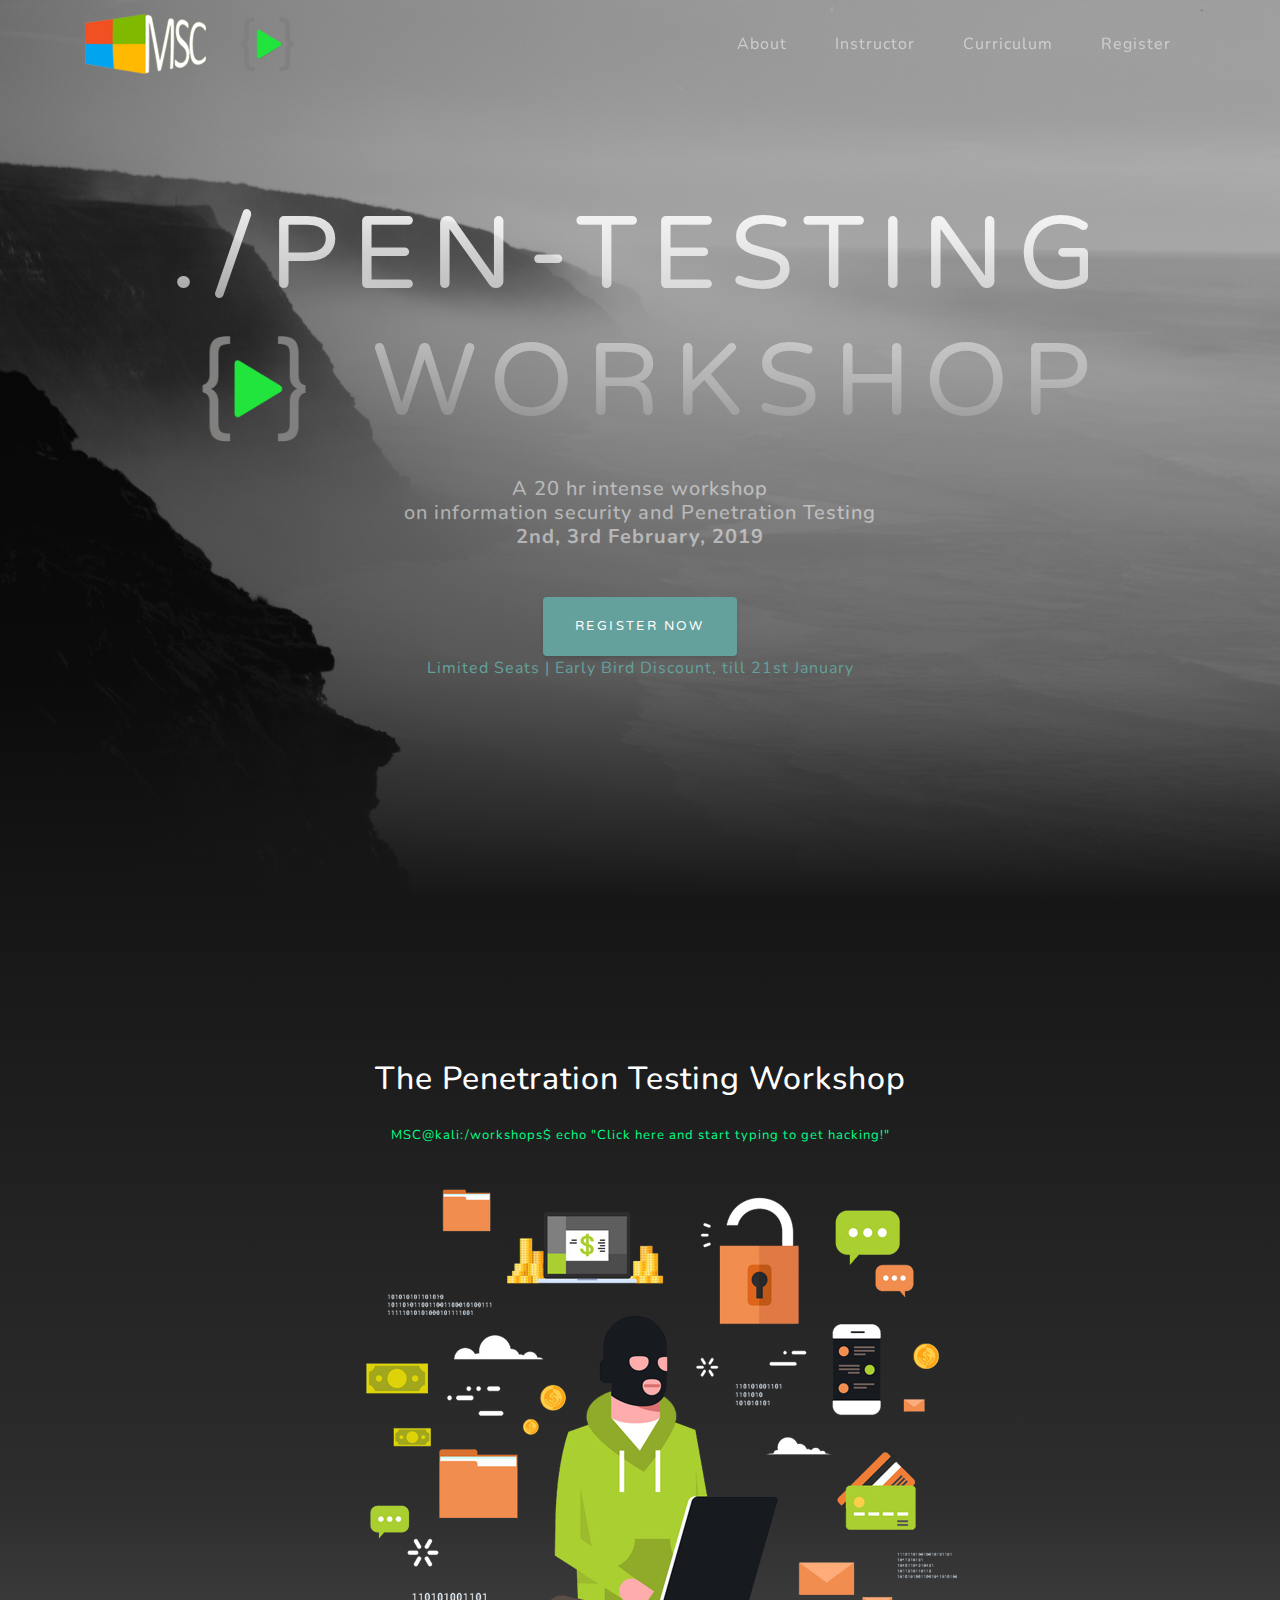
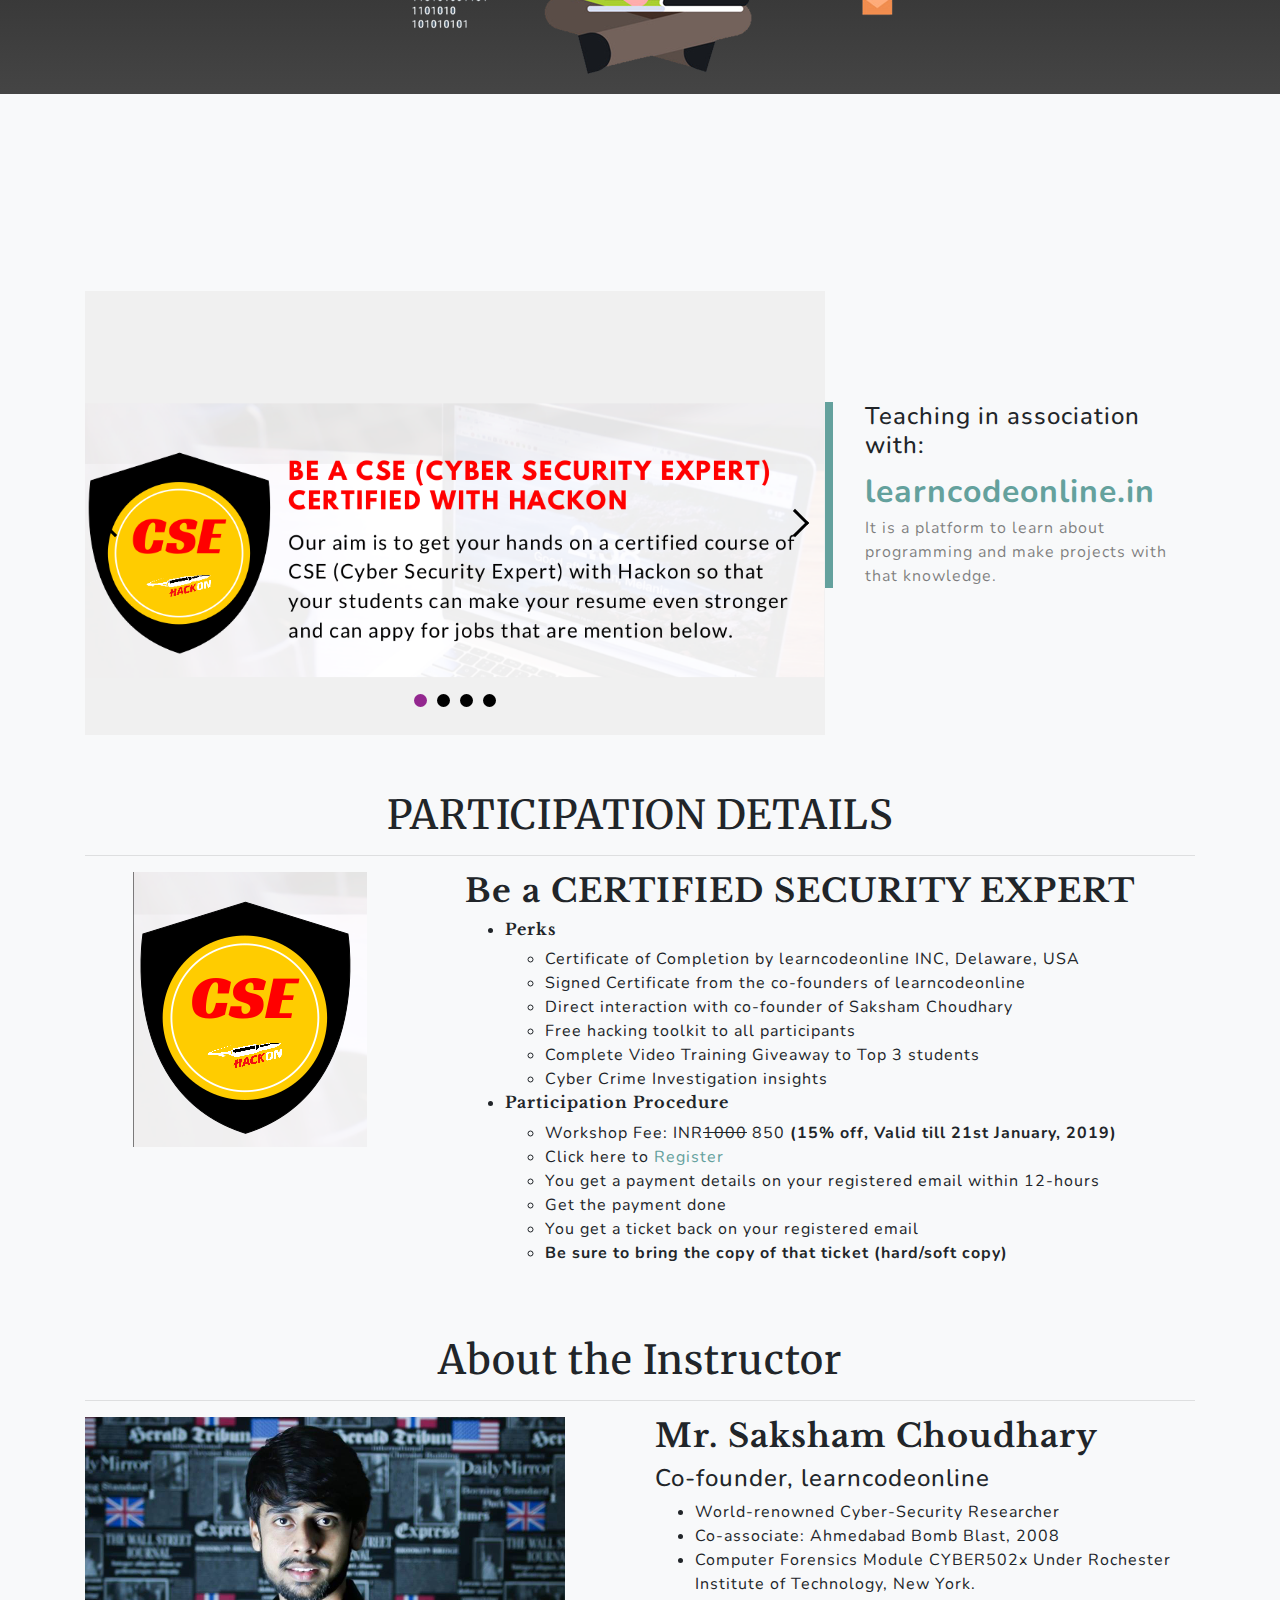
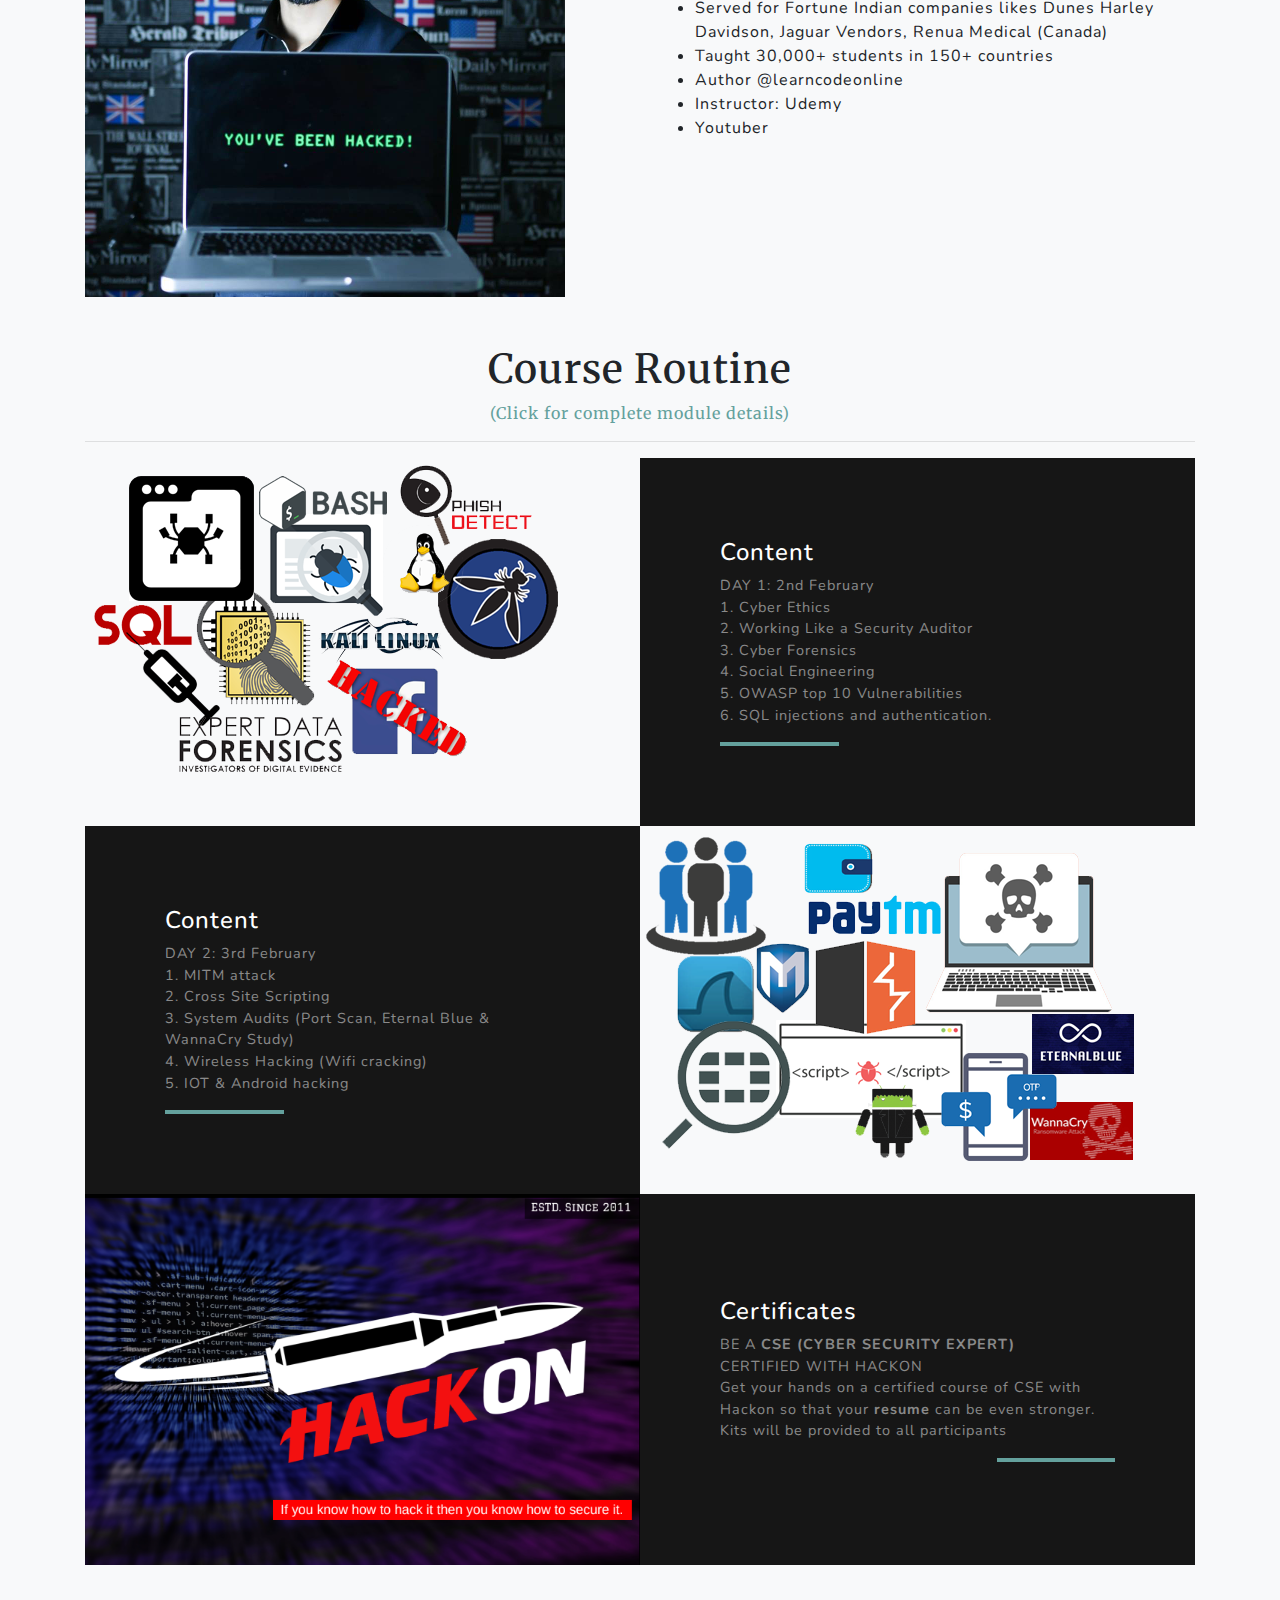
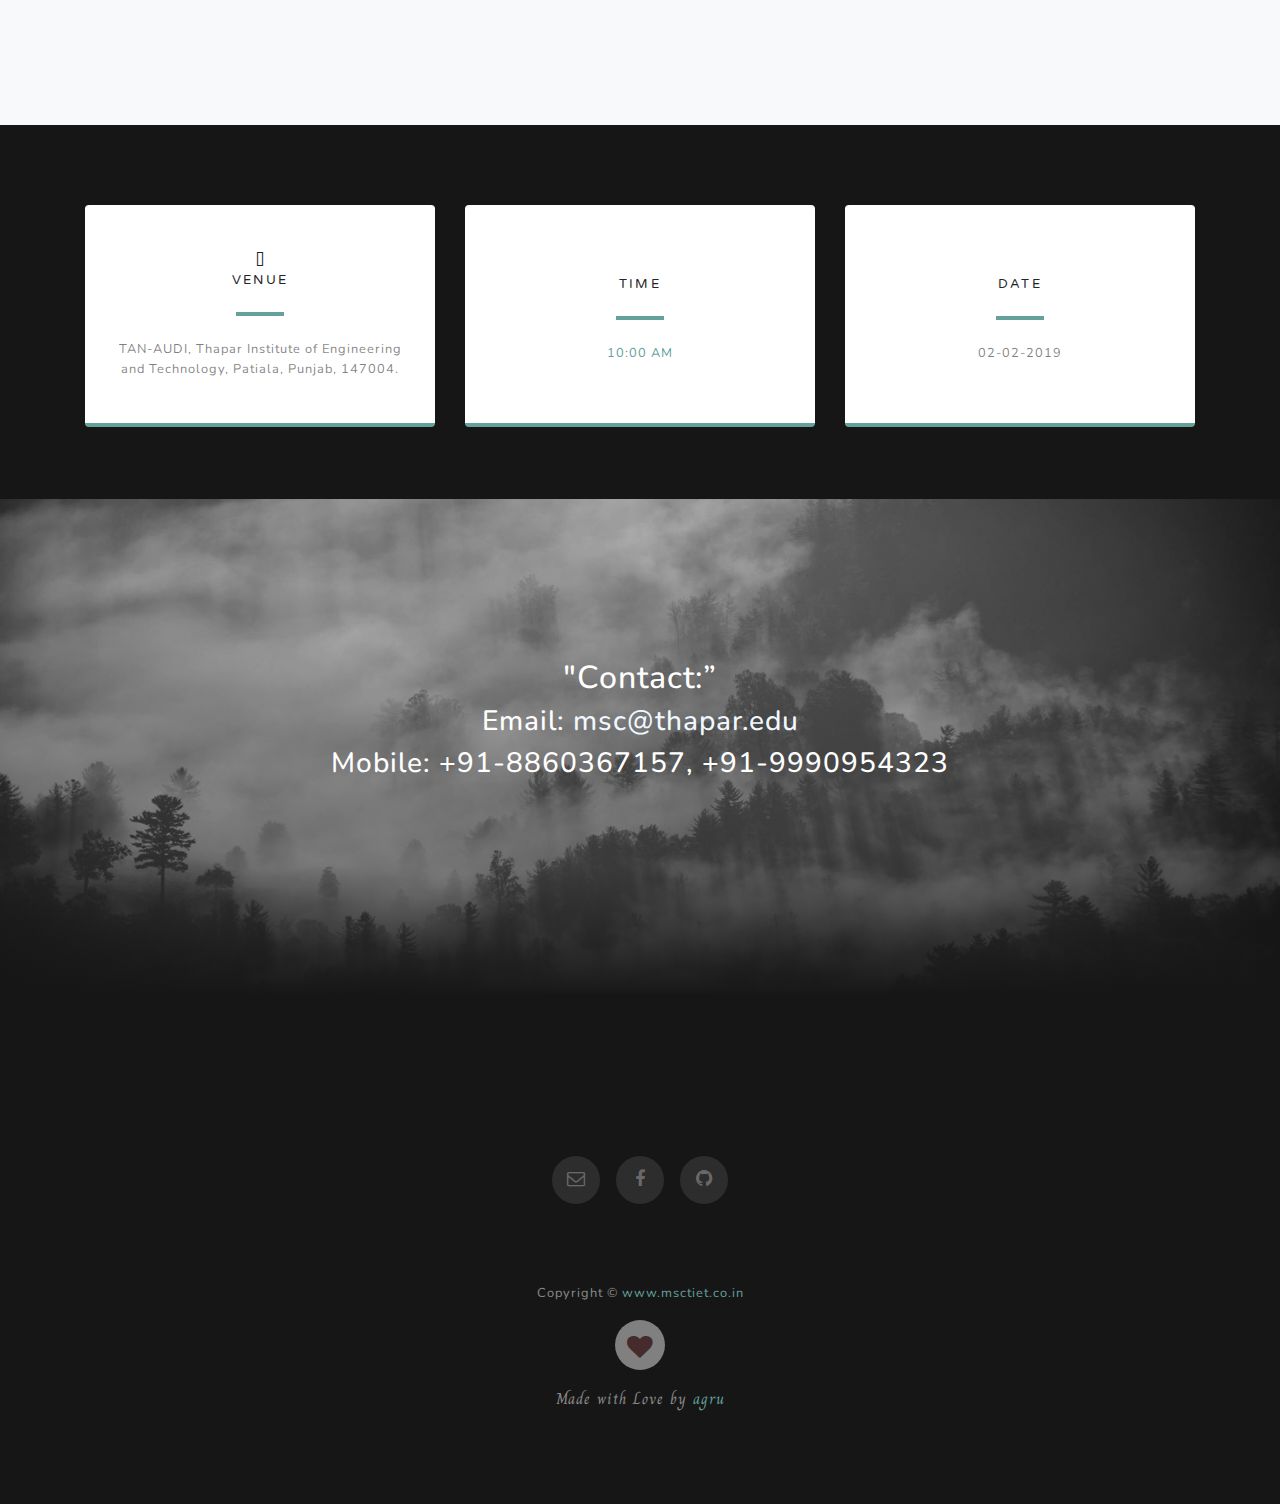
==== index.html @ fac2c56e "transfer repo" ====
<!DOCTYPE html>
<html lang="en">

  <head>

    <meta charset="utf-8">
    <meta name="viewport" content="width=device-width, initial-scale=1, shrink-to-fit=no">
    <meta name="description" content="">
    <meta name="author" content="">

    <title>HackOn: A Workshop on Penetration Testing and Information Security.</title>

    <!-- Bootstrap core CSS -->
    <link href="vendor/bootstrap/css/bootstrap.min.css" rel="stylesheet">
    
    <!-- Custom fonts for this template -->
    <link href="css/all.min.css" rel="stylesheet">
    <link href="css/carousal.css" rel="stylesheet">
    
    <link href="https://fonts.googleapis.com/css?family=Varela+Round" rel="stylesheet">
    <link href="https://fonts.googleapis.com/css?family=Nunito:200,200i,300,300i,400,400i,600,600i,700,700i,800,800i,900,900i" rel="stylesheet">
    <link href="https://fonts.googleapis.com/css?family=Charm" rel="stylesheet"> 
    <!-- Custom styles for this template -->
    <link href="css/grayscale.min.css" rel="stylesheet">
    <link href="css/terminal.css" rel="stylesheet">
    <link href="css/love.css" rel="stylesheet">
    <link rel="stylesheet" href="https://cdnjs.cloudflare.com/ajax/libs/font-awesome/4.7.0/css/font-awesome.min.css">
    <link href="https://fonts.googleapis.com/css?family=Libre+Baskerville|Merriweather" rel="stylesheet">
  </head>

  <body id="page-top">

    <!-- Navigation -->
    <nav class="navbar navbar-expand-lg navbar-light fixed-top" id="mainNav">
      <div class="container">
        <a class="navbar-brand js-scroll-trigger" href="www.msctiet.co.in"><img src="img/msc-logo.png" class="img-fluid" alt=""></a>
        &nbsp;<a href="https://learncodeonline.in"><img src="img/lco_logo.png"  style="width:5em;" class="img-fluid" alt=""></a>
        <button class="navbar-toggler navbar-toggler-right" type="button" data-toggle="collapse" data-target="#navbarResponsive" aria-controls="navbarResponsive" aria-expanded="false" aria-label="Toggle navigation">
          Menu
          <i class="fas fa-bars"></i>
        </button>
        <div class="collapse navbar-collapse" id="navbarResponsive">
          <ul class="navbar-nav ml-auto">
            <li class="nav-item">
              <a class="nav-link js-scroll-trigger" href="#about">About</a>
            </li>
            <li class="nav-item">
                <a class="nav-link js-scroll-trigger" href="#Instructor">Instructor</a>
              </li>
            <li class="nav-item">
              <a class="nav-link js-scroll-trigger" href="#projects">Curriculum</a>
            </li>
            <li class="nav-item">
              <a class="nav-link js-scroll-trigger" href="#register">Register</a>
            </li>
          </ul>
        </div>
      </div>
    </nav>

    <!-- Header -->
    <header class="masthead">
      <div class="container d-flex h-100 align-items-center">
        <div class="mx-auto text-center">
          <h1 class="mx-auto my-0 text-uppercase">./Pen-Testing<br> <img src="img/lco_logo.png"  style="width:1.5em;" class="img-fluid" alt=""> Workshop </h1>          
          <h2 class="text-white-50 mx-auto mt-2 mb-5">A 20 hr intense workshop <br>on information security and Penetration Testing  <br>
          <strong>2nd, 3rd February, 2019</strong></h2>
          <a href="https://www.msctiet.co.in/register" class="btn btn-primary js-scroll-trigger">Register Now</a>
          <p><a href="https://www.msctiet.co.in/register">Limited Seats | Early Bird Discount, till 21st January</a></p>
        </div>
      </div>
    </header>

    <!-- About Section -->
    <!-- <div class="container row">
      <div class="col-lg-6 col-sm-12 col-md-6"> -->
          <section id="#" class="about-section text-center">
              <div class="container">
                <div class="row">
                  <div class="col-lg-8 mx-auto">
                    <h2 class="text-white mb-4">The Penetration Testing Workshop</h2>
                    
                    <span id=terminal>MSC@kali:/workshops$ echo "Click here and start typing to get hacking!"<break>
                      </span><div id=caret></div>
                      
                      
                      
                    <!-- <p class="text-white-50">Grayscale is a free Bootstrap theme created by Start Bootstrap. It can be yours right now, simply download the template on
                      <a href="http://startbootstrap.com/template-overviews/grayscale/">the preview page</a>. The theme is open source, and you can use it for any purpose, personal or commercial.</p> -->
                  </div>
                </div>
                <img src="img/ipad.png" class="img-fluid" alt="">
              </div>
            </section>
      <!-- </div>
    </div> -->

    <!-- Projects Section -->
    <div class="container" id="about">
      
    </div>
    <section class="projects-section bg-light">
      <div class="container">

        <!-- Featured Project Row -->
        <div class="row align-items-center no-gutters mb-4 mb-lg-5">
          <div class="col-xl-8 col-lg-7">
            <!-- <img class="img-fluid mb-3 mb-lg-0" src="img/sponsor-hitesh.png" alt=""> -->
            <div class="wrapperp">
  
              <div class="carousel">
                <div class="inner">
                  <div class="slide active">
                    <!-- <h1>1</h1> -->
                  </div>
                  <div class="slide">
                    <!-- <h1>2</h1> -->
                  </div>
                  <div class="slide">
                    <!-- <h1>3</h1> -->
                  </div>
                  <div class="slide">
                    <!-- <h1>3</h1> -->
                  </div>
                </div>
                <div class="arrow arrow-left"></div>
                <div class="arrow arrow-right"></div>
              </div>
            
            </div>
          </div>
          <div class="col-xl-4 col-lg-5">
            <div class="featured-text text-center text-lg-left">
              <h4>Teaching in association with:</h4>
              <p style="font-size: 2em" class="text-black-10 mb-0"><a href="https://learncodeonline.in/"><strong>learncodeonline.in</strong></a></p>
              <p class="text-black-50 mb-0"> It is a platform to learn about programming
                  and make projects with that knowledge.</p>
            </div>
          </div>
        </div>

        <div class="wrapperp" id="register">
          <h1 style="text-align: center; font-family: 'Merriweather', serif;">PARTICIPATION DETAILS</h1>
          <hr>
          <div class="row">
            <div class="col-lg-4 col-sm-12">
              <img style="padding-left: 3em;" src="img/cse.png"/>
            </div>
            <div class="col-lg-8 col-sm-12">
                <!-- <img class="img-responsive" src="img/profile.jpg"/> -->
                <h2 style="font-family: 'Libre Baskerville', serif;"><strong>Be a CERTIFIED SECURITY EXPERT</strong></h2>
                <ul>
                  <li><h6 style="font-family: 'Libre Baskerville', serif;"><strong>Perks</strong></h6>
                    </li>
                    <ul>
                  <li>Certificate of Completion by learncodeonline INC, Delaware, USA</li>
                  <li>Signed Certificate from the co-founders of learncodeonline</li>
                  <li>Direct interaction with co-founder of Saksham Choudhary</li>
                  <li>Free hacking toolkit to all participants</li>
                  <Li>Complete Video Training Giveaway to Top 3 students</Li>
                  <li>Cyber Crime Investigation insights</li>
                </ul>
                <li><h6 style="font-family: 'Libre Baskerville', serif;"><strong>Participation Procedure</strong></h6></li>
                  <ul>
                      <li>Workshop Fee: INR<strike>1000</strike> 850 <strong>(15% off, Valid till 21st January, 2019)</strong></li>
                      <li>Click here to <a href="https://www.msctiet.co.in/register">Register</a></li>
                      <li>You get a payment details on your registered email within 12-hours</li>
                      <li>Get the payment done</li>
                      <Li>You get a ticket back on your registered email</Li>
                      <li><strong>Be sure to bring the copy of that ticket (hard/soft copy)</strong></li>
                    </ul>
                </ul>
                
              </div>
          </div>
        
        
        </div>

<!-- carousal -->
<div class="wrapperp" id="Instructor">
  <h1 style="text-align: center; font-family: 'Merriweather', serif;">About the Instructor</h1>
  <hr>
  <div class="row">
    <div class="col-lg-6 col-sm-12">
      <img style="height:30em; width:auto" src="img/profile.jpg"/>
    </div>
    <div class="col-lg-6 col-sm-12">
        <!-- <img class="img-responsive" src="img/profile.jpg"/> -->
        <h2 style="font-family: 'Libre Baskerville', serif;"><strong>Mr. Saksham Choudhary</strong></h2>
        <h4>Co-founder, learncodeonline</h4>
        <ul>
          <li>World-renowned Cyber-Security Researcher</li>
          <li>Co-associate: Ahmedabad Bomb Blast, 2008</li>
          <li>Computer Forensics Module CYBER502x Under Rochester Institute of Technology, New York. </li>
          <li>Served for Fortune Indian companies likes Dunes Harley Davidson, Jaguar Vendors, Renua Medical (Canada) </li>
          <li>Taught 30,000+ students in 150+ countries</li>
          <li>Author @learncodeonline</li>
          <li>Instructor: Udemy</li>
          <li>Youtuber</li>
        </ul>
      </div>
  </div>


</div>
<br><br>



<h1 style="text-align: center; font-family: 'Merriweather', serif;" id="projects">Course Routine</h1>
<p style="text-align: center; font-family: 'Merriweather', serif;"><a target="__blank" href="https://drive.google.com/file/d/1p6yzIG5L_DOPX5wvMInLi9dS3QV8eHlj/view?usp=sharing">(Click for complete module details)</a></p>
<hr>
        <!-- Project One Row -->
        <div class="row justify-content-center no-gutters mb-5 mb-lg-0">
          <div class="col-lg-6">
            <img class="img-fluid" src="img/day-1.png" alt="">
          </div>
          <div class="col-lg-6">
            <div class="bg-black text-center h-100 project">
              <div class="d-flex h-100">
                <div class="project-text w-100 my-auto text-center text-lg-left">
                  <h4 class="text-white">Content</h4>
                  <p class="mb-0 text-white-50">DAY 1: 2nd February<br>1. Cyber Ethics<br>2. Working Like a Security Auditor<br>3. Cyber Forensics<br>4. Social Engineering<br>5. OWASP top 10 Vulnerabilities<br>6. SQL injections and authentication.</p>
                  <hr class="d-none d-lg-block mb-0 ml-0">
                </div>
              </div>
            </div>
          </div>
        </div>

        <!-- Project One.5 Row -->
        <div class="row justify-content-center no-gutters mb-5 mb-lg-0">
          <div class="col-lg-6">
            <img class="img-fluid" src="img/day-2.png" alt="">
          </div>
          <div class="col-lg-6 order-lg-first">
            <div class="bg-black text-center h-100 project">
              <div class="d-flex h-100">
                <div class="project-text w-100 my-auto text-center text-lg-left">
                  <h4 class="text-white">Content</h4>
                  <p class="mb-0 text-white-50">DAY 2: 3rd February<br>1. MITM attack<br>2. Cross Site Scripting<br>3. System Audits (Port Scan, Eternal Blue & WannaCry Study)<br>4. Wireless Hacking (Wifi cracking)<br>5. IOT & Android hacking</p>
                  <hr class="d-none d-lg-block mb-0 ml-0">
                </div>
              </div>
            </div>
          </div>
        </div>


        

        <!-- Project Two Row -->
        <div class="row justify-content-center no-gutters">
          <div class="col-lg-6">
            <img class="img-fluid" src="img/hack-on.png" alt="">
          </div>
          <div class="col-lg-6 ">
            <div class="bg-black text-center h-100 project">
              <div class="d-flex h-100">
                <div class="project-text w-100 my-auto text-center text-lg-left">
                  <h4 class="text-white">Certificates</h4>
                  <p class="mb-0 text-white-50">BE A <strong>CSE (CYBER SECURITY EXPERT)</strong><br>CERTIFIED WITH HACKON<br>Get your hands on a certified course of
                    CSE with Hackon so that your <b>resume</b> can be even stronger.<br>Kits will be provided to all participants</p>
                  <hr class="d-none d-lg-block mb-0 mr-0">
                </div> 
              </div>
            </div>
          </div>
        </div>

      </div>
    </section>





<!-- asddd Section -->
<section class="contact-section bg-black">
    <div class="container">

      <div class="row">

        <div class="col-md-4 mb-3 mb-md-0">
          <div class="card py-4 h-100">
            <div class="card-body text-center">
              <i class="fa fa-map-marked-alt "></i>
              <h4 class="text-uppercase m-0">Venue</h4>
              <hr class="my-4">
              <div class="small text-black-50">TAN-AUDI, Thapar Institute of Engineering and Technology, Patiala, Punjab, 147004.</div>
            </div>
          </div>
        </div>

        <div class="col-md-4 mb-3 mb-md-0">
          <div class="card py-4 h-100">
            <div class="card-body text-center">
              <i class="fas fa-clock-o text-primary mb-2"></i>
              <!-- <i class="fas fa-envelope text-primary mb-2"></i> -->
              <h4 class="text-uppercase m-0">Time</h4>
              <hr class="my-4">
              <div class="small text-black-50">
                <a href="#">10:00 AM</a>
              </div>
            </div>
          </div>
        </div>

        <div class="col-md-4 mb-3 mb-md-0">
          <div class="card py-4 h-100">
            <div class="card-body text-center">
              <i class="fas fa-calendar text-primary mb-2"></i>
              <h4 class="text-uppercase m-0">Date</h4>
              <hr class="my-4">
              <div class="small text-black-50">02-02-2019</div>
            </div>
          </div>
        </div>
      </div>
<br><br><br>
      

    </div>
  </section>




    <!-- Signup Section -->
    <section id="signup" class="signup-section">
      <div class="container">
        <div class="row">
          <div class="col-md-10 col-lg-8 mx-auto text-center">

            <!-- <i class="far fa-paper-plane fa-2x mb-2 text-white"></i> -->
            <h2 class="text-white mb-6">"Contact:” </h2>
            <h3 class="text-white mb-6">Email:&nbsp;<a href="mailto:msc@thapar.edu" style="color: aliceblue">msc@thapar.edu</a></h3>
            <h3 class="text-white mb-6">Mobile: +91-8860367157, +91-9990954323</h3>
            <form class="form-inline d-flex">
              <!-- <input type="email" class="form-control flex-fill mr-0 mr-sm-2 mb-3 mb-sm-0" id="inputEmail" placeholder="Enter email address..."> --> 
              <!-- <button type="submit" class="btn btn-primary mx-auto">Register</button> -->

            </form>
            

<!-- rregister form -->
<br><br>
        
    
  
  
  

<!-- register form close -->




          </div>
        </div>
      </div>
    </section>

    <!-- Contact Section -->
    <section class="contact-section bg-black">
      <div class="container">
           <div class="social d-flex justify-content-center">
          <a href="mailto:someone@example.com" class="mx-2">
            <i class="fa fa-envelope-o" style="font-size:18px"></i>
          </a>
          <a href="https://www.facebook.com/msctiet/" class="mx-2">
            <i class="fa fa-facebook-f" style="font-size:18px"></i></i>
          </a>
          <a href="https://github.com/Microsoft-Student-Chapter" class="mx-2">
            <i class="fa fa-github" style="font-size:19px"></i>
          </a>
        </div>

      </div>
    </section>

    <!-- Footer -->
    <footer class="bg-black small text-center text-white-50">
      <div class="container">
        Copyright &copy; <a href="https://www.msctiet.co.in/">www.msctiet.co.in</a><br>
          
        <p class="love"><div id="love1">
            <i class="fa fa-heart fa-2x"></i></div><br><h6><div id="love-font">Made with Love by <a href="https://github.com/piyushagru">agru</div><h6>
      </div> </p>
     
        
    </footer>

    <!-- Bootstrap core JavaScript -->
    <script src="js/jquery.min.js"></script>
    <script src="js/carousal.js"></script>
    <!-- <script src="js/register-form.js"></script> -->
    <script src="vendor/bootstrap/js/bootstrap.bundle.min.js"></script>
    <!-- <link rel="stylesheet" href="https://maxcdn.bootstrapcdn.com/bootstrap/3.3.7/css/bootstrap.min.css">
  <script src="https://ajax.googleapis.com/ajax/libs/jquery/3.3.1/jquery.min.js"></script>
  <script src="https://maxcdn.bootstrapcdn.com/bootstrap/3.3.7/js/bootstrap.min.js"></script> -->

    <!-- Plugin JavaScript -->
    <script src="js/jquery.easing.min.js"></script>

    <!-- Custom scripts for this template -->
    <script src="js/grayscale.min.js"></script>
    <script src="js/terminal.js"></script>
    <script src="js/love.js"></script>

  </body>

</html>
---- css/carousal.css ----
.wrapperp{
  width:100%;
  position:relative;
  margin:5% auto 0;
}

/**
 * Padding is set relative to the width
 * of the element, so here padding-top:60% is
 * a percentage of the width. This allows us 
 * to set the height as a ratio of the width
 *
 */
.carousel{
	width: 100%;
	position: relative;
	padding-top: 60%;
	overflow: hidden;
}

.inner{
	width: 100%;
	height: 100%;
	position: absolute;
	top:0;
	left: 0;
}

/**
 * ==========================
 * Animation styles
 * 
 * Notes:
 * 1. We use z-index to position active slides in-front 
 * of non-active slides
 * 2. We set right:0 and left:0 on .slide to provide us with
 * a default positioning on both sides of the slide. This allows 
 * us to trigger JS and CSS3 animations easily
 *
 */
.slide{
	width: 100%;
	height: 100%;
	position: absolute;
	top:0;
	right:0;
	left:0;
	z-index: 1;
	opacity: 0;
}

.slide.active,
.slide.left,
.slide.right{
	z-index: 2;
	opacity: 1;
}

/**
 * ==========================
 * JS animation styles
 * 
 * We use jQuery.animate to control the sliding animations
 * when CSS3 animations are not available. In order for
 * the next slide to slide in from the right, we need
 * to change the left:0 property of the slide to left:auto
 *
 */

.js-reset-left{left:auto}

/**
 * ==========================
 * CSS animation styles
 * 
 * .slide.left and .slide.right set-up
 * the to-be-animated slide so that it can slide
 * into view. For example, a slide that is about 
 * to slide in from the right will:
 * 1. Be positioned to the right of the viewport (right:-100%)
 * 2. Slide in when the style is superseded with a more specific style (right:0%)
 *
 */
.slide.left{
	left:-100%;
	right:0;
}

.slide.right{
	right:-100%;
	left: auto;
}

.transition .slide.left{left:0%}
.transition .slide.right{right:0%}

/**
 * The following classes slide the previously active
 * slide out of view before positioning behind the 
 * currently active slide
 *
 */
.transition .slide.shift-right{right: 100%;left:auto}
.transition .slide.shift-left{left: 100%;right:auto}

/**
 * This sets the CSS properties that will animate. We set the
 * transition-duration property dynamically via JS.
 * We use the browser's default transition-timing-function
 * for simplicity's sake
 * 
 * It is important to note that we are using CodePen's inbuilt
 * CSS3 property prefixer. For your own projects, you will need
 * to prefix the transition and transform properties here to ensure
 * reliable support across browsers
 *
 */
.transition .slide{
	transition-property: right, left, margin;
}

/**
 * ==========================
 * Indicators
 *
 */
.indicators{
  width:100%;
  position: absolute;
  bottom:0;
  z-index: 4;
  padding:0;
  text-align: center;
}

.indicators li{
	width: 13px;
	height: 13px;
	display: inline-block;
	margin: 5px;
	background: #000;
	list-style-type: none;
	border-radius: 50%;
  cursor:pointer;
  transition:background 0.3s ease-out;
}

.indicators li.active{background:#93278f}

.indicators li:hover{background-color:#2b2b2b}

/**
 * ==========================
 * Arrows 
 *
 */
.arrow{
  width: 20px;
  height: 20px;
  position:absolute;
  top:50%;
  z-index:5;
  border-top:3px solid #000;
  border-right:3px solid #000;
  cursor:pointer;
  transition:border-color 0.3s ease-out;
}

.arrow:hover{border-color:#93278f}

.arrow-left{
  left:20px;
  transform:rotate(225deg);
}

.arrow-right{
  right:20px;
  transform:rotate(45deg);
}

/**
 * ==========================
 * For demo purposes only
 * 
 * Please note that the styles below are used
 * for the purposes of this demo only. There is no need
 * to use these in any of your own projects
 *
 */
.slide{
	text-align:center;
  padding-top:0%;
  background-size:cover;
}

/* h1{
	width:100px;
  height:100px;
  background-color:rgba(146, 45, 141,0.7);
	margin:auto;
  line-height:100px;
	color:#fff;
	font-size:2.4em;
  border-radius:50%;
} */

.slide:nth-child(1){
	background-image:url("img/c-1.png");
 }

.slide:nth-child(2){
	background-image:url("img/c-2.png");
}

.slide:nth-child(3){
	background-image:url("img/sponsor-hitesh-old.png");
 }

 .slide:nth-child(4){
	background-image:url("img/c-3.png");
 }
---- css/grayscale.min.css ----
/*!
 * Start Bootstrap - Grayscale v5.0.3 (https://startbootstrap.com/template-overviews/grayscale)
 * Copyright 2013-2018 Start Bootstrap
 * Licensed under MIT (https://github.com/BlackrockDigital/startbootstrap-grayscale/blob/master/LICENSE)
 */#mainNav{min-height:56px;background-color:#16161}#mainNav .navbar-toggler{font-size:80%;padding:.75rem;color:#64a19d;border:1px solid #64a19d}#mainNav .navbar-toggler:focus{outline:0}#mainNav .navbar-brand{color:#161616;font-weight:700;padding:.9rem 0}#mainNav .navbar-nav .nav-item:hover{color:fade(#16161,80%);outline:0;background-color:transparent}#mainNav .navbar-nav .nav-item:active,#mainNav .navbar-nav .nav-item:focus{outline:0;background-color:transparent}@media (min-width:992px){#mainNav{padding-top:0;padding-bottom:0;border-bottom:none;background-color:transparent;-webkit-transition:background-color .3s ease-in-out;transition:background-color .3s ease-in-out}#mainNav .navbar-brand{padding:.5rem 0;color:rgba(255,255,255,.5)}#mainNav .nav-link{-webkit-transition:none;transition:none;padding:2rem 1.5rem;color:rgba(255,255,255,.5)}#mainNav .nav-link:hover{color:rgba(255,255,255,.75)}#mainNav .nav-link:active{color:#16161}#mainNav.navbar-shrink{background-color:#16161}#mainNav.navbar-shrink .navbar-brand{color:#161616}#mainNav.navbar-shrink .nav-link{color:#161616;padding:1.5rem 1.5rem 1.25rem;border-bottom:.25rem solid transparent}#mainNav.navbar-shrink .nav-link:hover{color:#64a19d}#mainNav.navbar-shrink .nav-link:active{color:#467370}#mainNav.navbar-shrink .nav-link.active{color:#64a19d;outline:0;border-bottom:.25rem solid #64a19d}}.masthead{position:relative;width:100%;height:auto;min-height:35rem;padding:15rem 0;background:-webkit-gradient(linear,left top,left bottom,from(rgba(22,22,22,.1)),color-stop(75%,rgba(22,22,22,.5)),to(#161616)),url(../img/bg-masthead.jpg);background:linear-gradient(to bottom,rgba(22,22,22,.1) 0,rgba(22,22,22,.5) 75%,#161616 100%),url(../img/bg-masthead.jpg);background-position:center;background-repeat:no-repeat;background-attachment:scroll;background-size:cover}.masthead h1{font-family:'Varela Round';font-size:2.5rem;line-height:2.5rem;letter-spacing:.8rem;background:-webkit-linear-gradient(rgba(255,255,255,.9),rgba(255,255,255,0));-webkit-text-fill-color:transparent;-webkit-background-clip:text}.masthead h2{max-width:20rem;font-size:1rem}@media (min-width:768px){.masthead h1{font-size:4rem;line-height:4rem}}@media (min-width:992px){.masthead{height:100vh;padding:0}.masthead h1{font-size:6.5rem;line-height:6.5rem;letter-spacing:.8rem}.masthead h2{max-width:30rem;font-size:1.25rem}}.btn{-webkit-box-shadow:0 .1875rem .1875rem 0 rgba(0,0,0,.1)!important;box-shadow:0 .1875rem .1875rem 0 rgba(0,0,0,.1)!important;padding:1.25rem 2rem;font-family:'Varela Round';font-size:80%;text-transform:uppercase;letter-spacing:.15rem;border:0}.btn-primary{background-color:#64a19d}.btn-primary:hover{background-color:#4f837f}.btn-primary:focus{background-color:#4f837f;color:#fff}.btn-primary:active{background-color:#467370!important}.about-section{padding-top:10rem;background:-webkit-gradient(linear,left top,left bottom,from(#161616),color-stop(75%,rgba(22,22,22,.9)),to(rgba(22,22,22,.8)));background:linear-gradient(to bottom,#161616 0,rgba(22,22,22,.9) 75%,rgba(22,22,22,.8) 100%)}.about-section p{margin-bottom:5rem}.projects-section{padding:10rem 0}.projects-section .featured-text{padding:2rem}@media (min-width:992px){.projects-section .featured-text{padding:0 0 0 2rem;border-left:.5rem solid #64a19d}}.projects-section .project-text{padding:3rem;font-size:90%}@media (min-width:992px){.projects-section .project-text{padding:5rem}.projects-section .project-text hr{border-color:#64a19d;border-width:.25rem;width:30%}}.signup-section{padding:10rem 0;background:-webkit-gradient(linear,left top,left bottom,from(rgba(22,22,22,.1)),color-stop(75%,rgba(22,22,22,.5)),to(#161616)),url(../img/bg-signup.jpg);background:linear-gradient(to bottom,rgba(22,22,22,.1) 0,rgba(22,22,22,.5) 75%,#161616 100%),url(../img/bg-signup.jpg);background-position:center;background-repeat:no-repeat;background-attachment:scroll;background-size:cover}.signup-section .form-inline input{-webkit-box-shadow:0 .1875rem .1875rem 0 rgba(0,0,0,.1)!important;box-shadow:0 .1875rem .1875rem 0 rgba(0,0,0,.1)!important;padding:1.25rem 2rem;height:auto;font-family:'Varela Round';font-size:80%;text-transform:uppercase;letter-spacing:.15rem;border:0}.contact-section{padding:5rem 0 0}.contact-section .card{border:0;border-bottom:.25rem solid #64a19d}.contact-section .card h4{font-size:.8rem;font-family:'Varela Round';text-transform:uppercase;letter-spacing:.15rem}.contact-section .card hr{border-color:#64a19d;border-width:.25rem;width:3rem}.contact-section .social{margin-top:5rem}.contact-section .social a{text-align:center;height:3rem;width:3rem;background:rgba(255,255,255,.1);border-radius:100%;line-height:3rem;color:rgba(255,255,255,.3)}.contact-section .social a:hover{color:rgba(255,255,255,.5)}.contact-section .social a:active{color:#fff}body{font-family:Nunito;letter-spacing:.0625em}a{color:#64a19d}a:focus,a:hover{text-decoration:none;color:#3c6360}.bg-black{background-color:#161616!important}.bg-primary{background-color:#64a19d!important}.text-primary{color:#64a19d!important}footer{padding:5rem 0}
---- css/terminal.css ----
#terminal {
    font-size: 13px;
  height: 100vh;
    color: #0f8;
  white-space: pre-wrap;
  line-height: 1.4;
}

#caret {
  display: inline-block;
  height: 1.35em;
  width: 0.7em;
  vertical-align: middle;
  background-color: #fff;
}

.transparent {
  opacity: 0;
}
---- css/love.css ----
#love-font{
    font-family: 'Charm', cursive;
}
#love1 {
    
    margin: 0px auto;
    width: 50px;
    height: 50px;
    border-radius: 50%;
    background-color: #808080;
    text-align: center;
    line-height: 65px;
    cursor: pointer
  }
  #love1 i {
    color: hsl(0, 23%, 22%);
  }
  #love1:hover i {
    -webkit-animation: heartbeat .5s infinite linear;
    -moz-animation: heartbeat .5s infinite linear;
    animation: heartbeat .5s infinite linear;
  }
  @-webkit-keyframes heartbeat {
    0% {
      -webkit-transform: scale(1);
      -moz-transform: scale(1);
      transform: scale(1);
    }
    50% {
      -webkit-transform: scale(.5);
      -moz-transform: scale(.5);
      transform: scale(.5);
    }
    100% {
      -webkit-transform: scale(1);
      -moz-transform: scale(1);
      transform: scale(1);
    }
  }
  @-moz-keyframes heartbeat {
    0% {
      -webkit-transform: scale(1);
      -moz-transform: scale(1);
      transform: scale(1);
    }
    50% {
      -webkit-transform: scale(.5);
      -moz-transform: scale(.5);
      transform: scale(.5);
    }
    100% {
      -webkit-transform: scale(1);
      -moz-transform: scale(1);
      transform: scale(1);
    }
  }
  @keyframes heartbeat {
    0% {
      -webkit-transform: scale(1);
      -moz-transform: scale(1);
      transform: scale(1);
    }
    50% {
      -webkit-transform: scale(.5);
      -moz-transform: scale(.5);
      transform: scale(.5);
    }
    100% {
      -webkit-transform: scale(1);
      -moz-transform: scale(1);
      transform: scale(1);
    }
  }
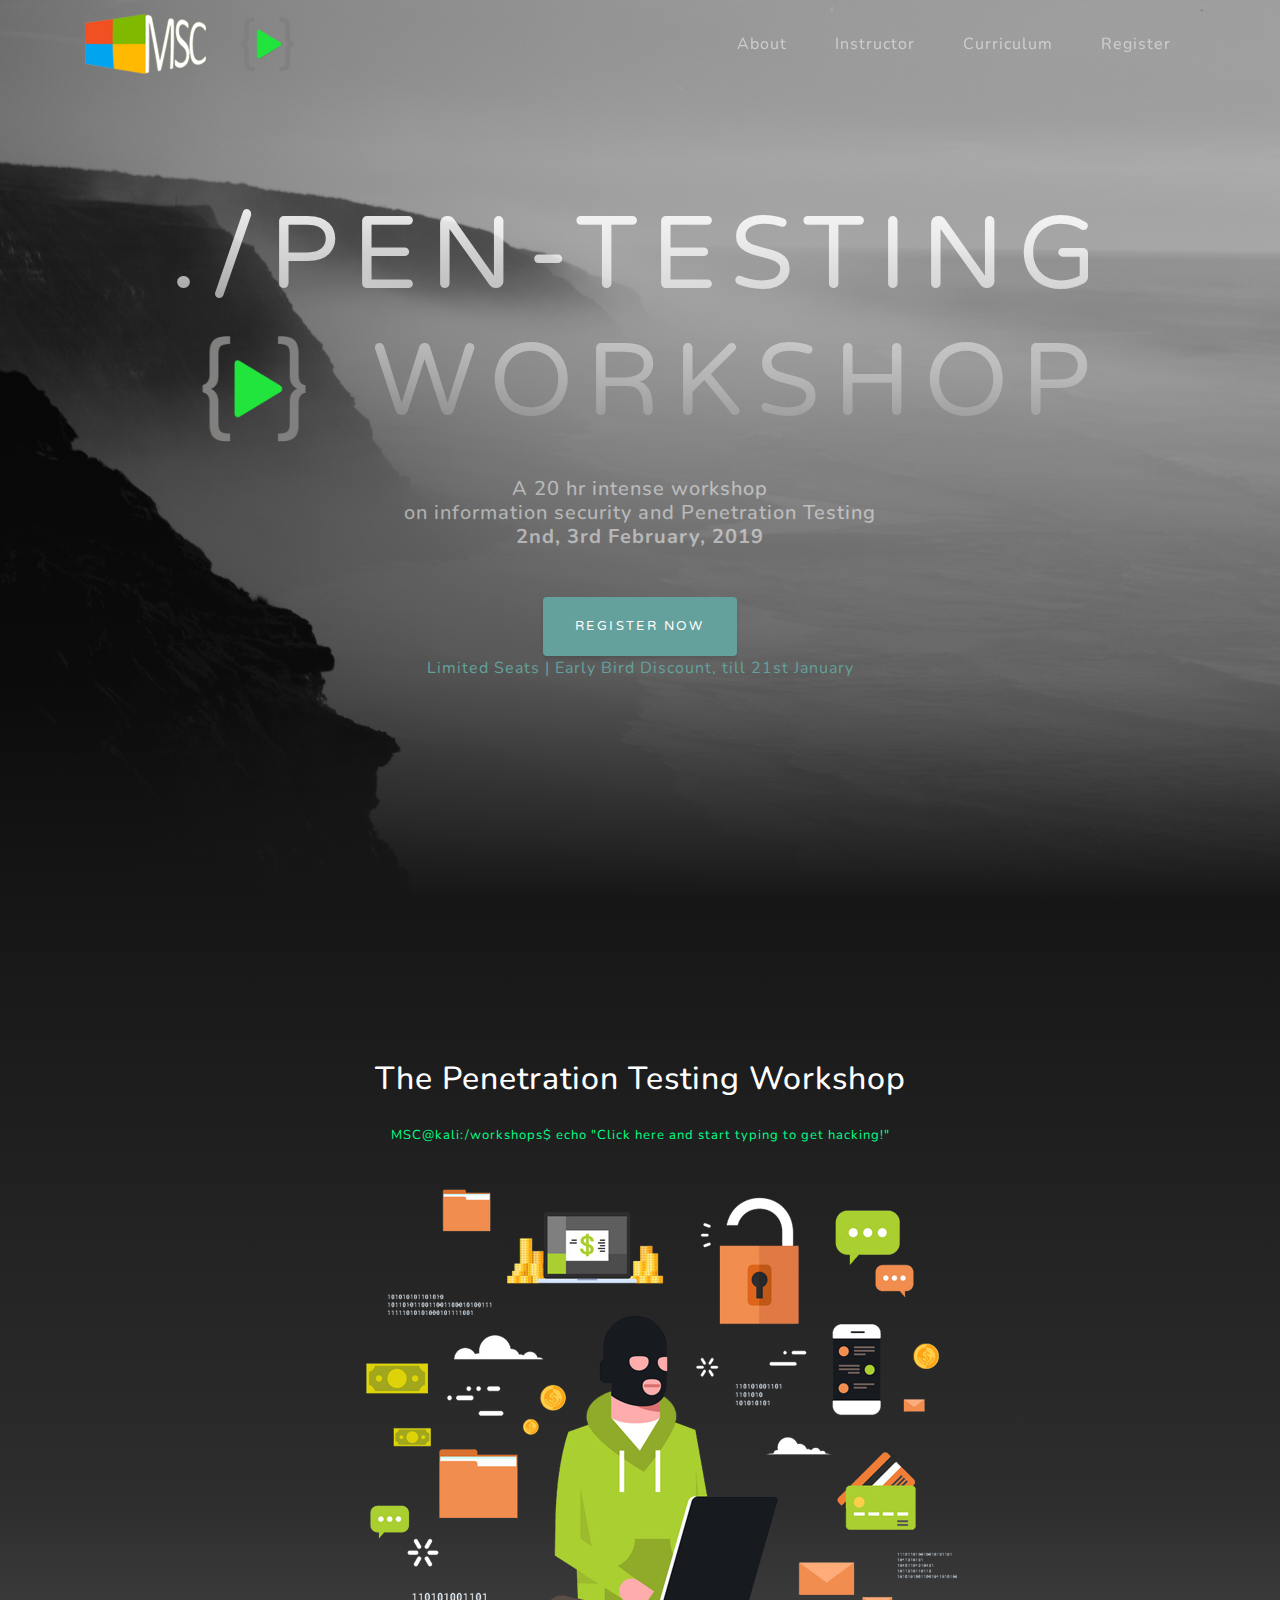
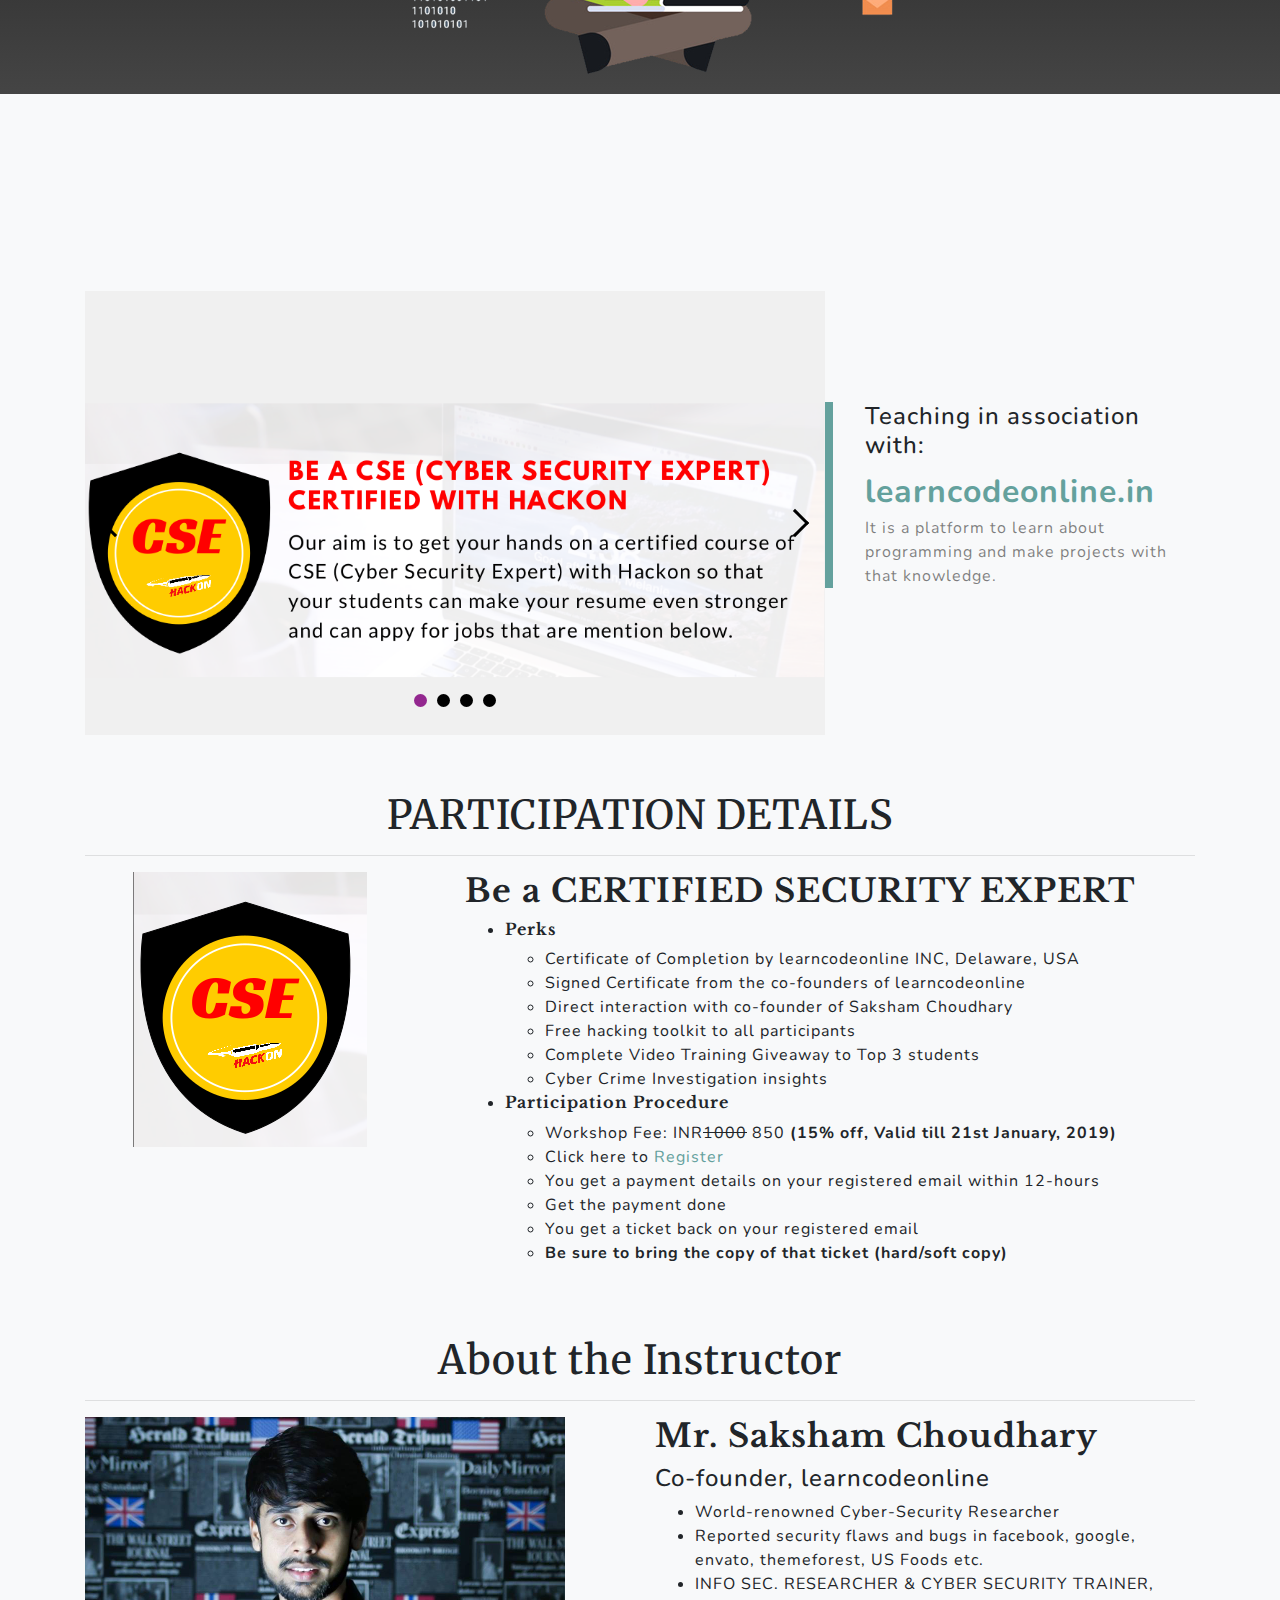
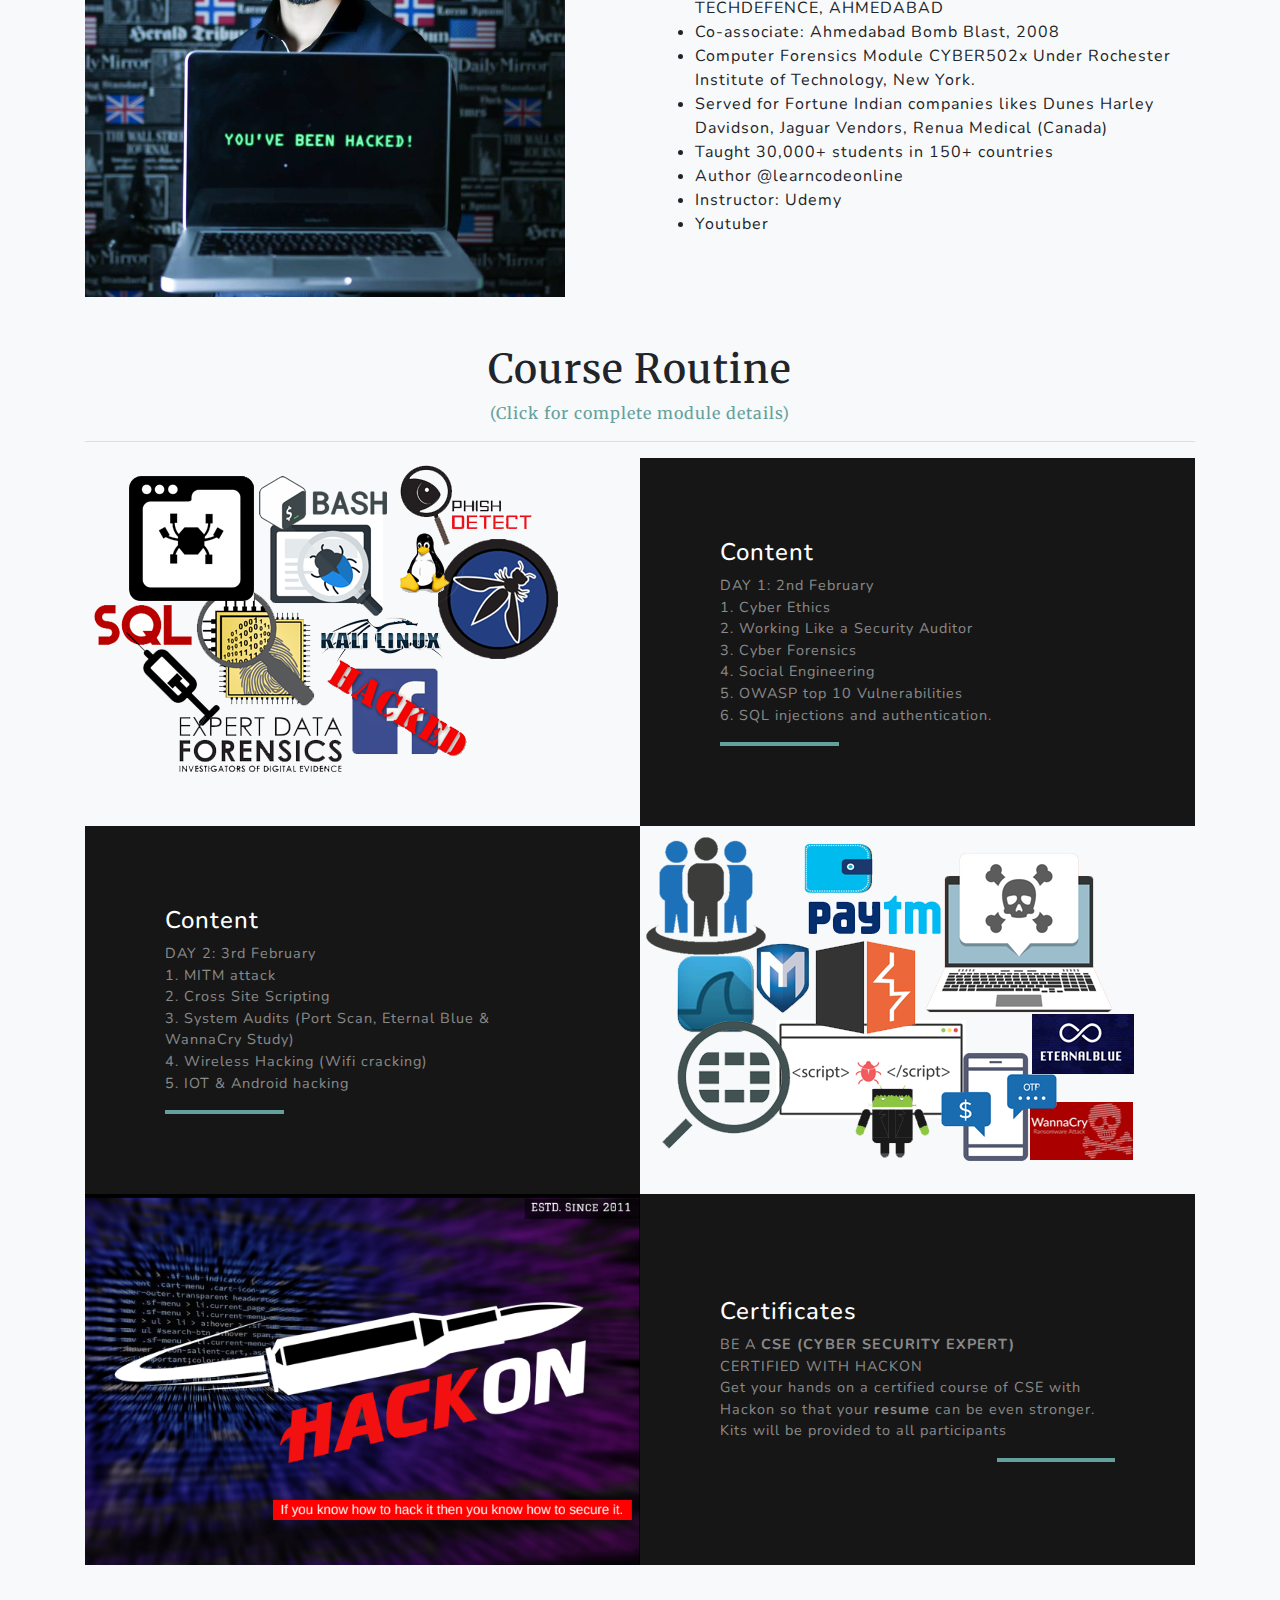
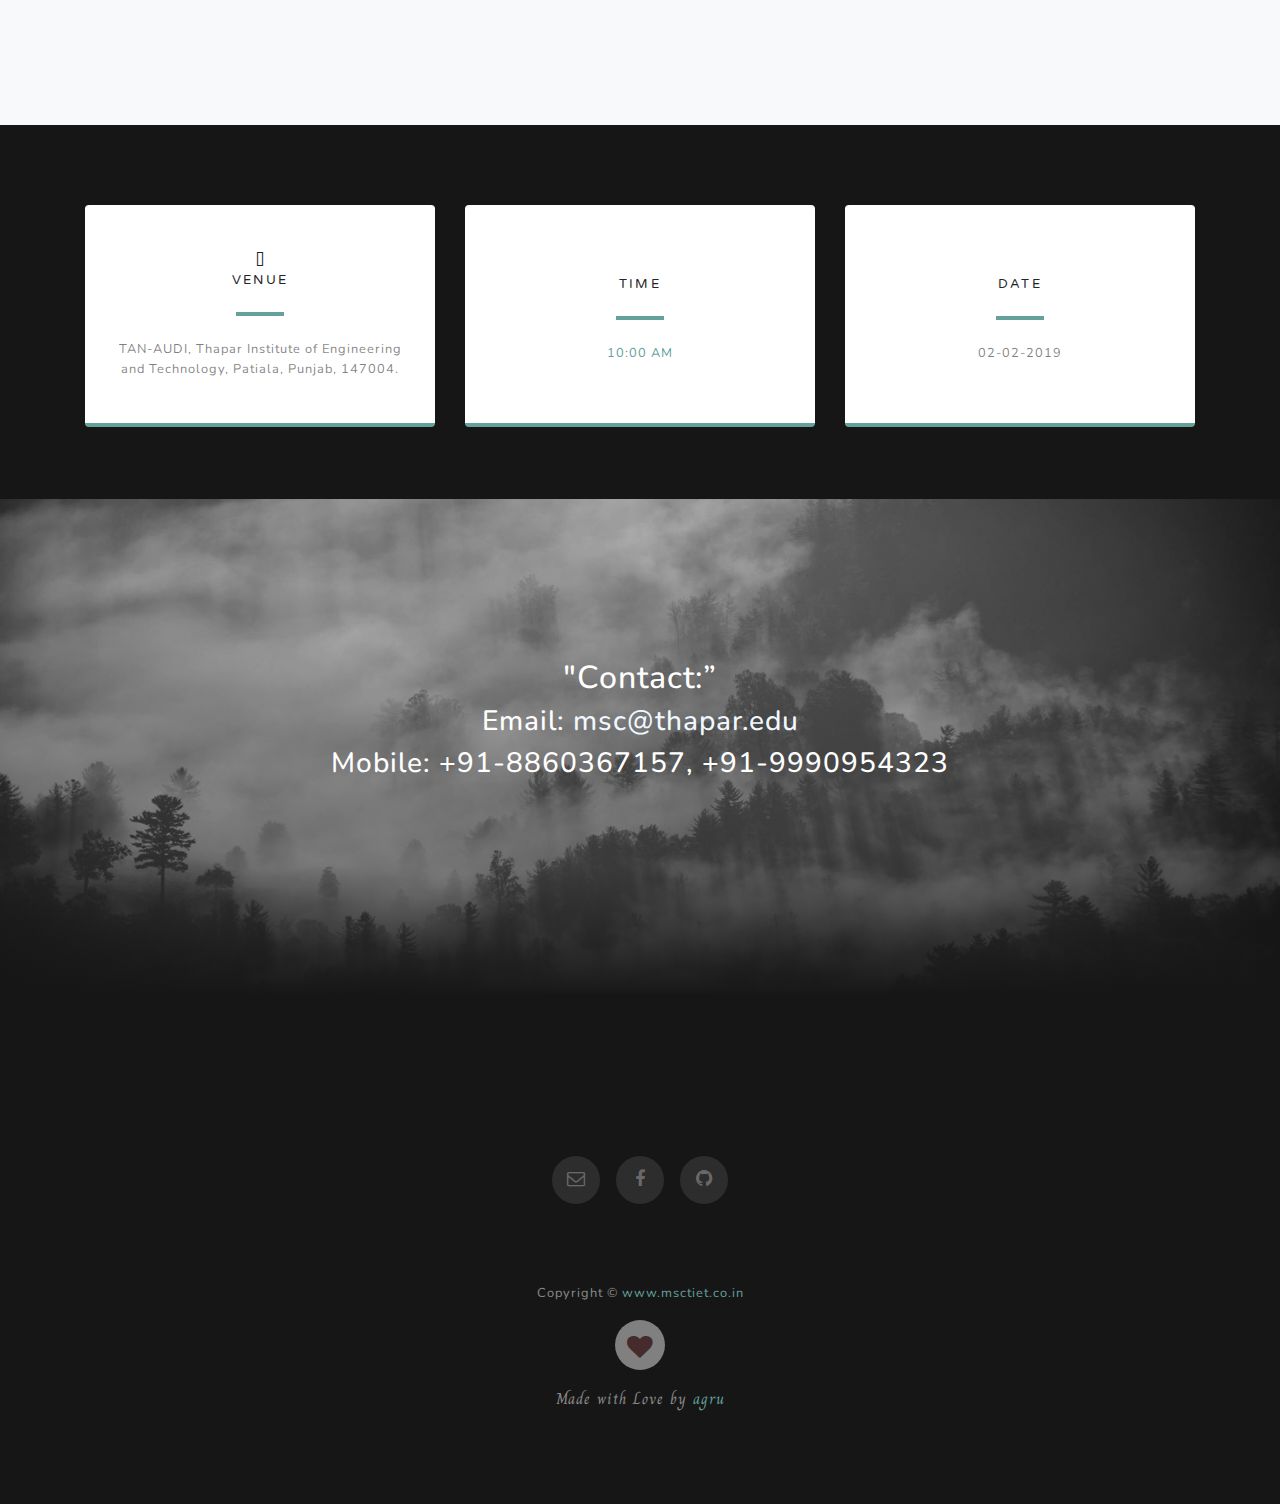
==== commit c4fffd70: "details saksham added" ====
--- a/index.html
+++ b/index.html
@@ -187,10 +187,12 @@
     </div>
     <div class="col-lg-6 col-sm-12">
         <!-- <img class="img-responsive" src="img/profile.jpg"/> -->
-        <h2 style="font-family: 'Libre Baskerville', serif;"><strong>Mr. Saksham Choudhary</strong></h2>
+        <h2 style="font-family: 'Libre Baskerville', serif;"><strong><a target="__blank" href="http://sakshamchoudhary.com/"></a>Mr. Saksham Choudhary</strong></h2>
         <h4>Co-founder, learncodeonline</h4>
         <ul>
           <li>World-renowned Cyber-Security Researcher</li>
+          <li>Reported security flaws and bugs in facebook, google, envato, themeforest, US Foods etc.</li>
+          <li>INFO SEC. RESEARCHER & CYBER SECURITY TRAINER, TECHDEFENCE, AHMEDABAD</li>
           <li>Co-associate: Ahmedabad Bomb Blast, 2008</li>
           <li>Computer Forensics Module CYBER502x Under Rochester Institute of Technology, New York. </li>
           <li>Served for Fortune Indian companies likes Dunes Harley Davidson, Jaguar Vendors, Renua Medical (Canada) </li>
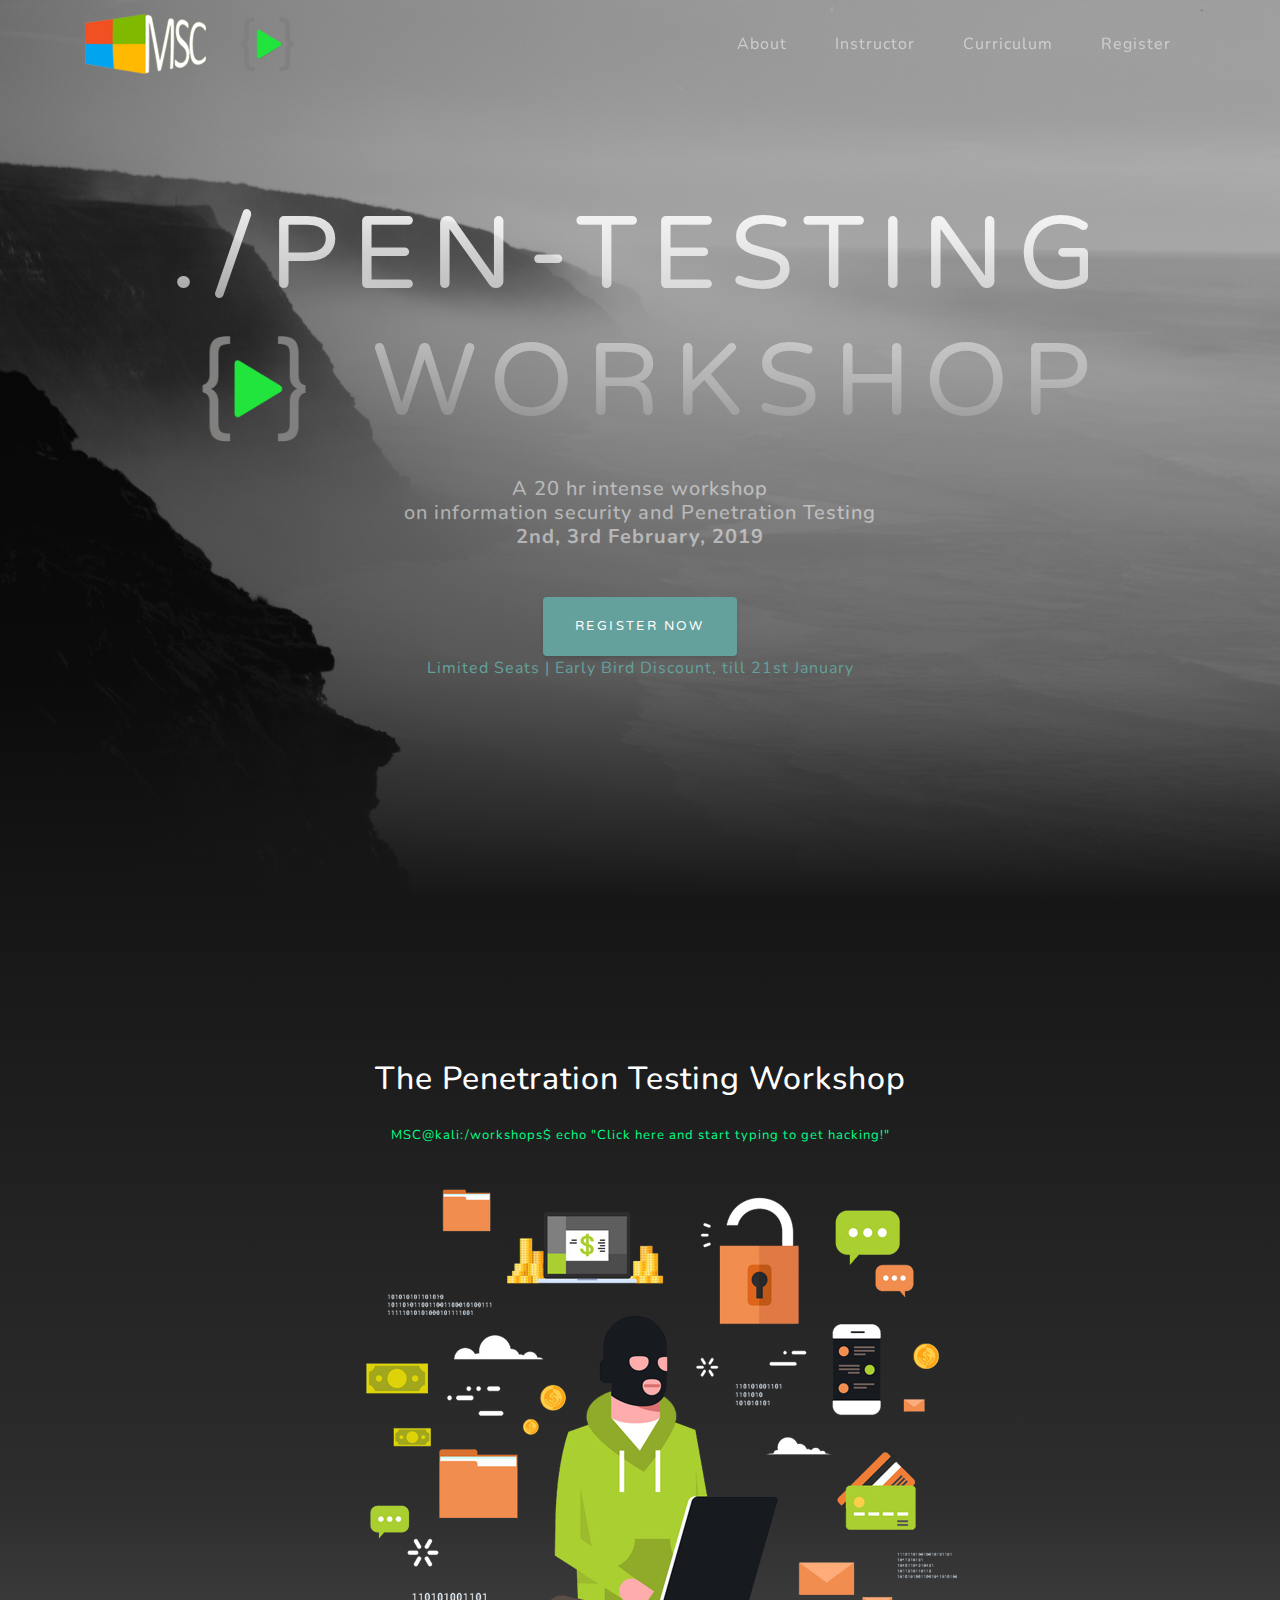
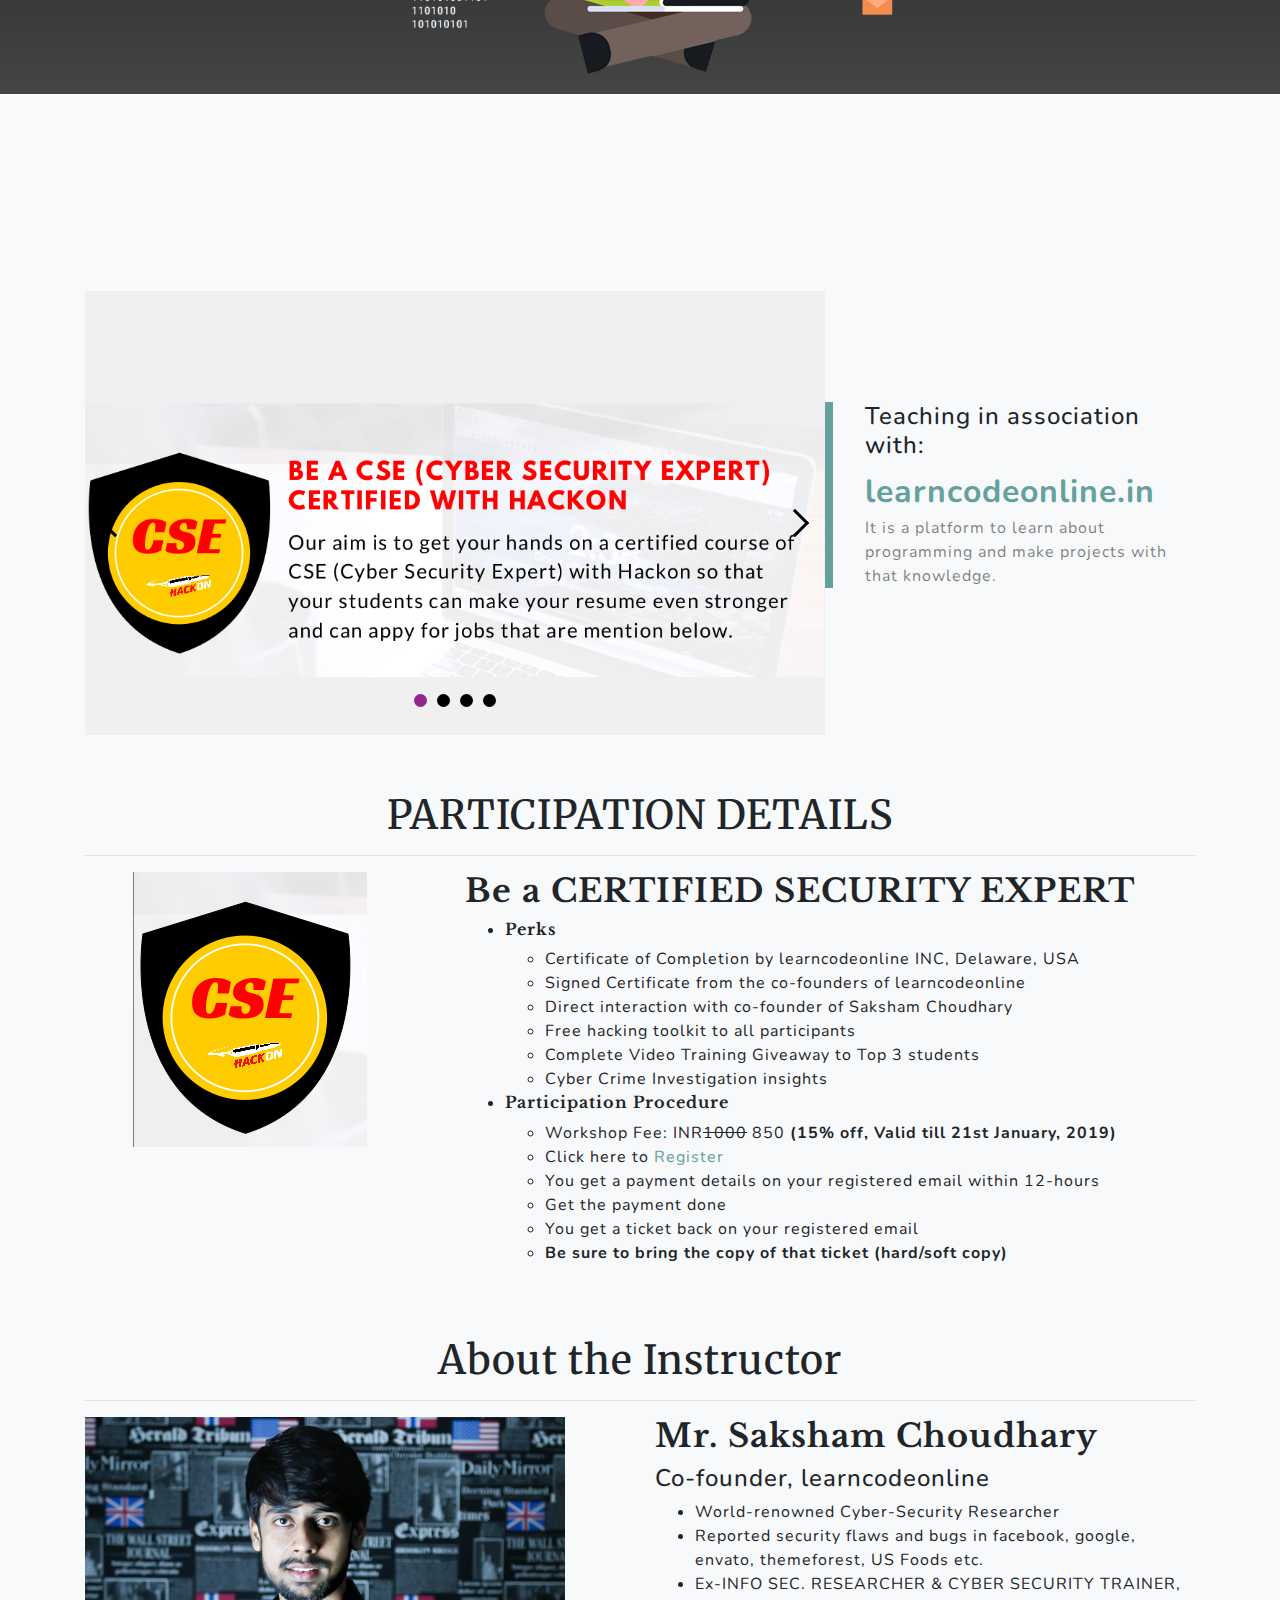
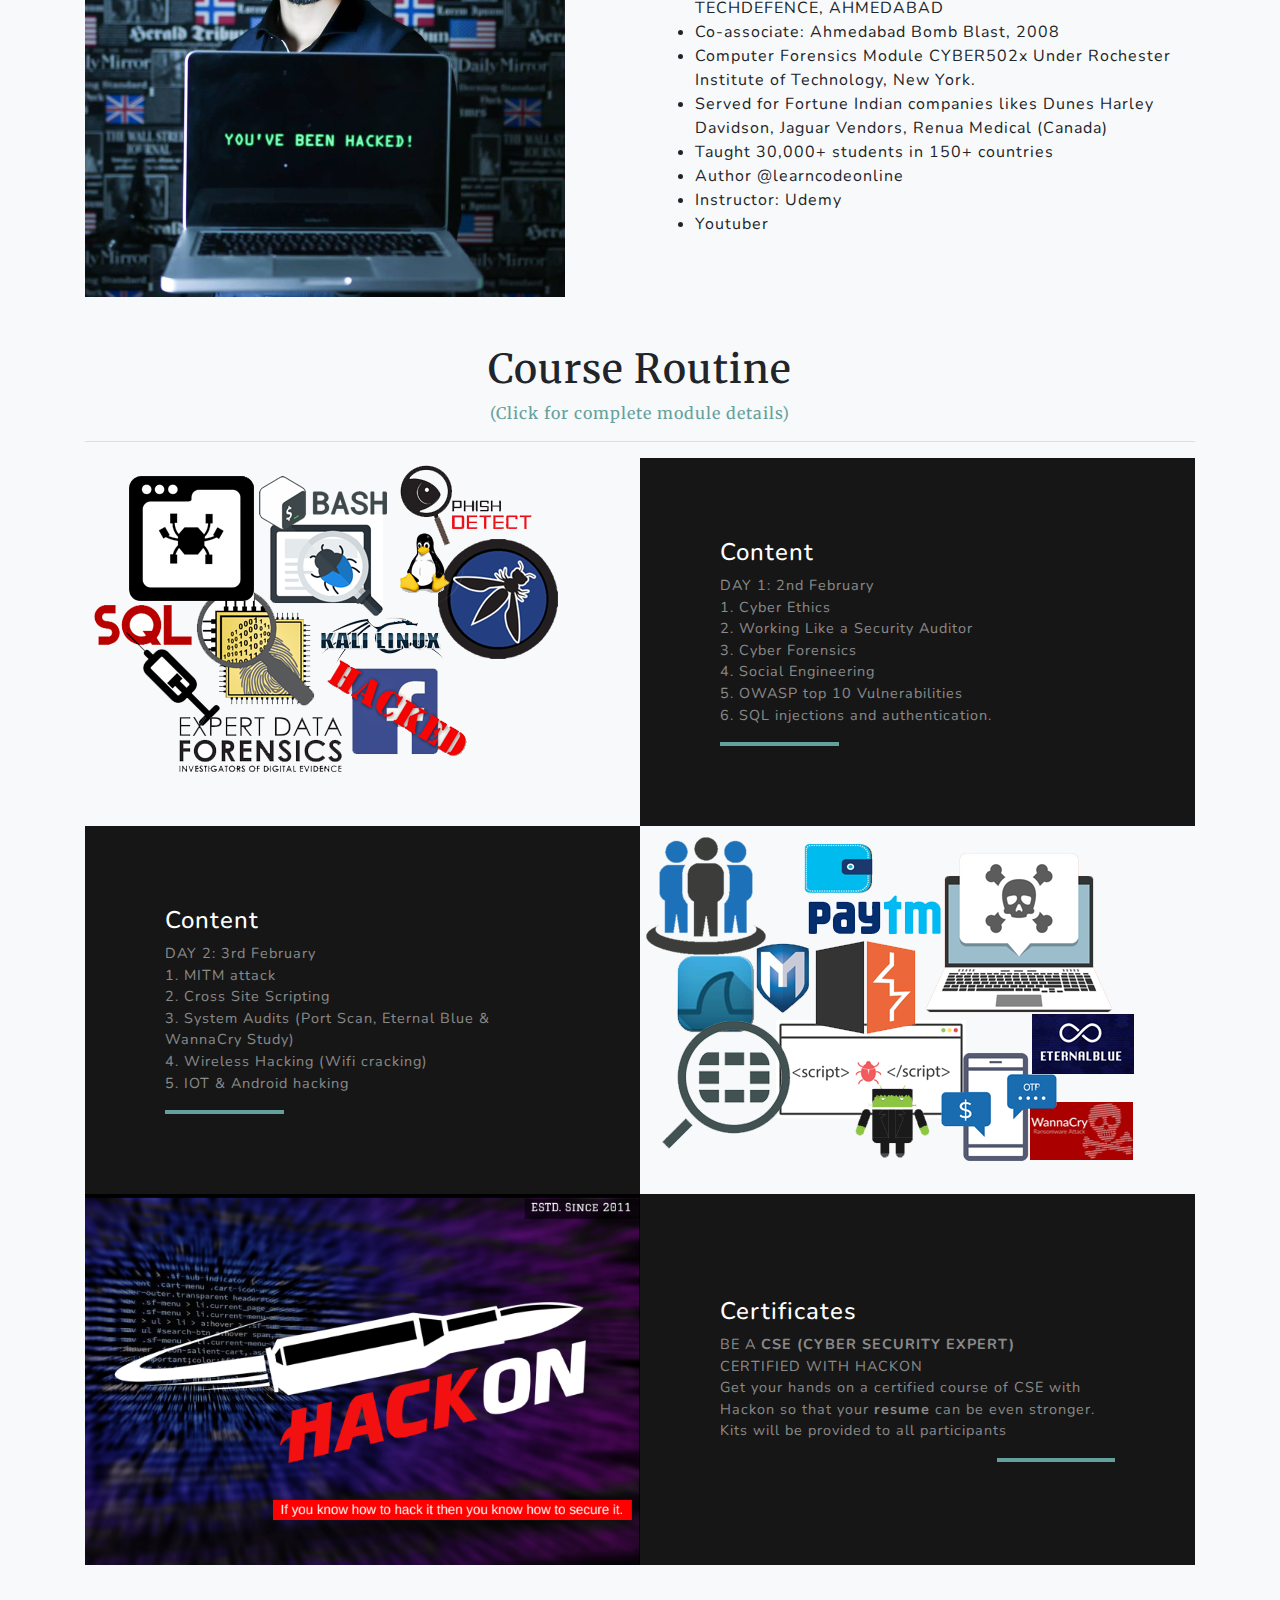
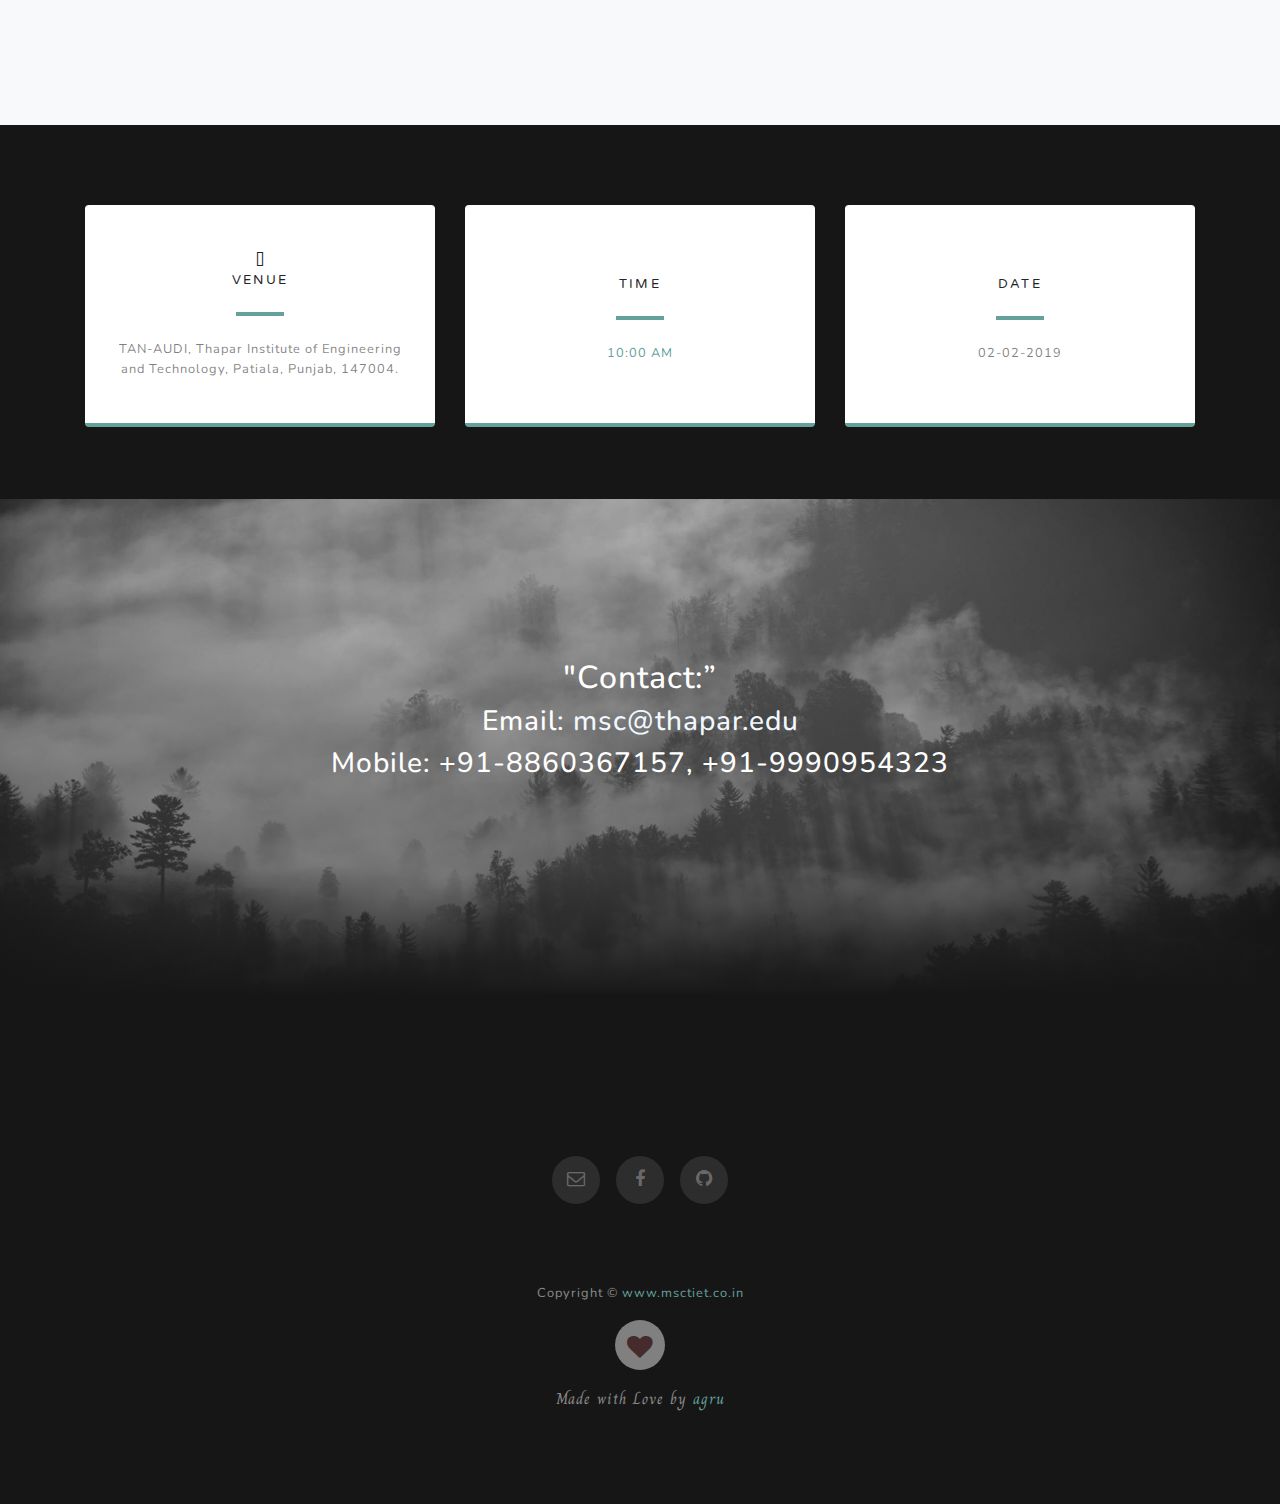
==== commit 9a2f7a9b: "instructor changes" ====
--- a/index.html
+++ b/index.html
@@ -12,6 +12,26 @@
 
     <!-- Bootstrap core CSS -->
     <link href="vendor/bootstrap/css/bootstrap.min.css" rel="stylesheet">
+
+    <!-- ICONS -->
+    <link rel="apple-touch-icon" sizes="57x57" href="favicon/apple-icon-57x57.png">
+<link rel="apple-touch-icon" sizes="60x60" href="favicon/apple-icon-60x60.png">
+<link rel="apple-touch-icon" sizes="72x72" href="favicon/apple-icon-72x72.png">
+<link rel="apple-touch-icon" sizes="76x76" href="favicon/apple-icon-76x76.png">
+<link rel="apple-touch-icon" sizes="114x114" href="favicon/apple-icon-114x114.png">
+<link rel="apple-touch-icon" sizes="120x120" href="favicon/apple-icon-120x120.png">
+<link rel="apple-touch-icon" sizes="144x144" href="favicon/apple-icon-144x144.png">
+<link rel="apple-touch-icon" sizes="152x152" href="favicon/apple-icon-152x152.png">
+<link rel="apple-touch-icon" sizes="180x180" href="favicon/apple-icon-180x180.png">
+<link rel="icon" type="image/png" sizes="192x192"  href="favicon/android-icon-192x192.png">
+<link rel="icon" type="image/png" sizes="32x32" href="favicon/favicon-32x32.png">
+<link rel="icon" type="image/png" sizes="96x96" href="favicon/favicon-96x96.png">
+<link rel="icon" type="image/png" sizes="16x16" href="favicon/favicon-16x16.png">
+<link rel="manifest" href="favicon/manifest.json">
+<meta name="msapplication-TileColor" content="#ffffff">
+<meta name="msapplication-TileImage" content="/ms-icon-144x144.png">
+<meta name="theme-color" content="#ffffff">
+
     
     <!-- Custom fonts for this template -->
     <link href="css/all.min.css" rel="stylesheet">
@@ -192,7 +212,7 @@
         <ul>
           <li>World-renowned Cyber-Security Researcher</li>
           <li>Reported security flaws and bugs in facebook, google, envato, themeforest, US Foods etc.</li>
-          <li>INFO SEC. RESEARCHER & CYBER SECURITY TRAINER, TECHDEFENCE, AHMEDABAD</li>
+          <li>Ex-INFO SEC. RESEARCHER & CYBER SECURITY TRAINER, TECHDEFENCE, AHMEDABAD</li>
           <li>Co-associate: Ahmedabad Bomb Blast, 2008</li>
           <li>Computer Forensics Module CYBER502x Under Rochester Institute of Technology, New York. </li>
           <li>Served for Fortune Indian companies likes Dunes Harley Davidson, Jaguar Vendors, Renua Medical (Canada) </li>
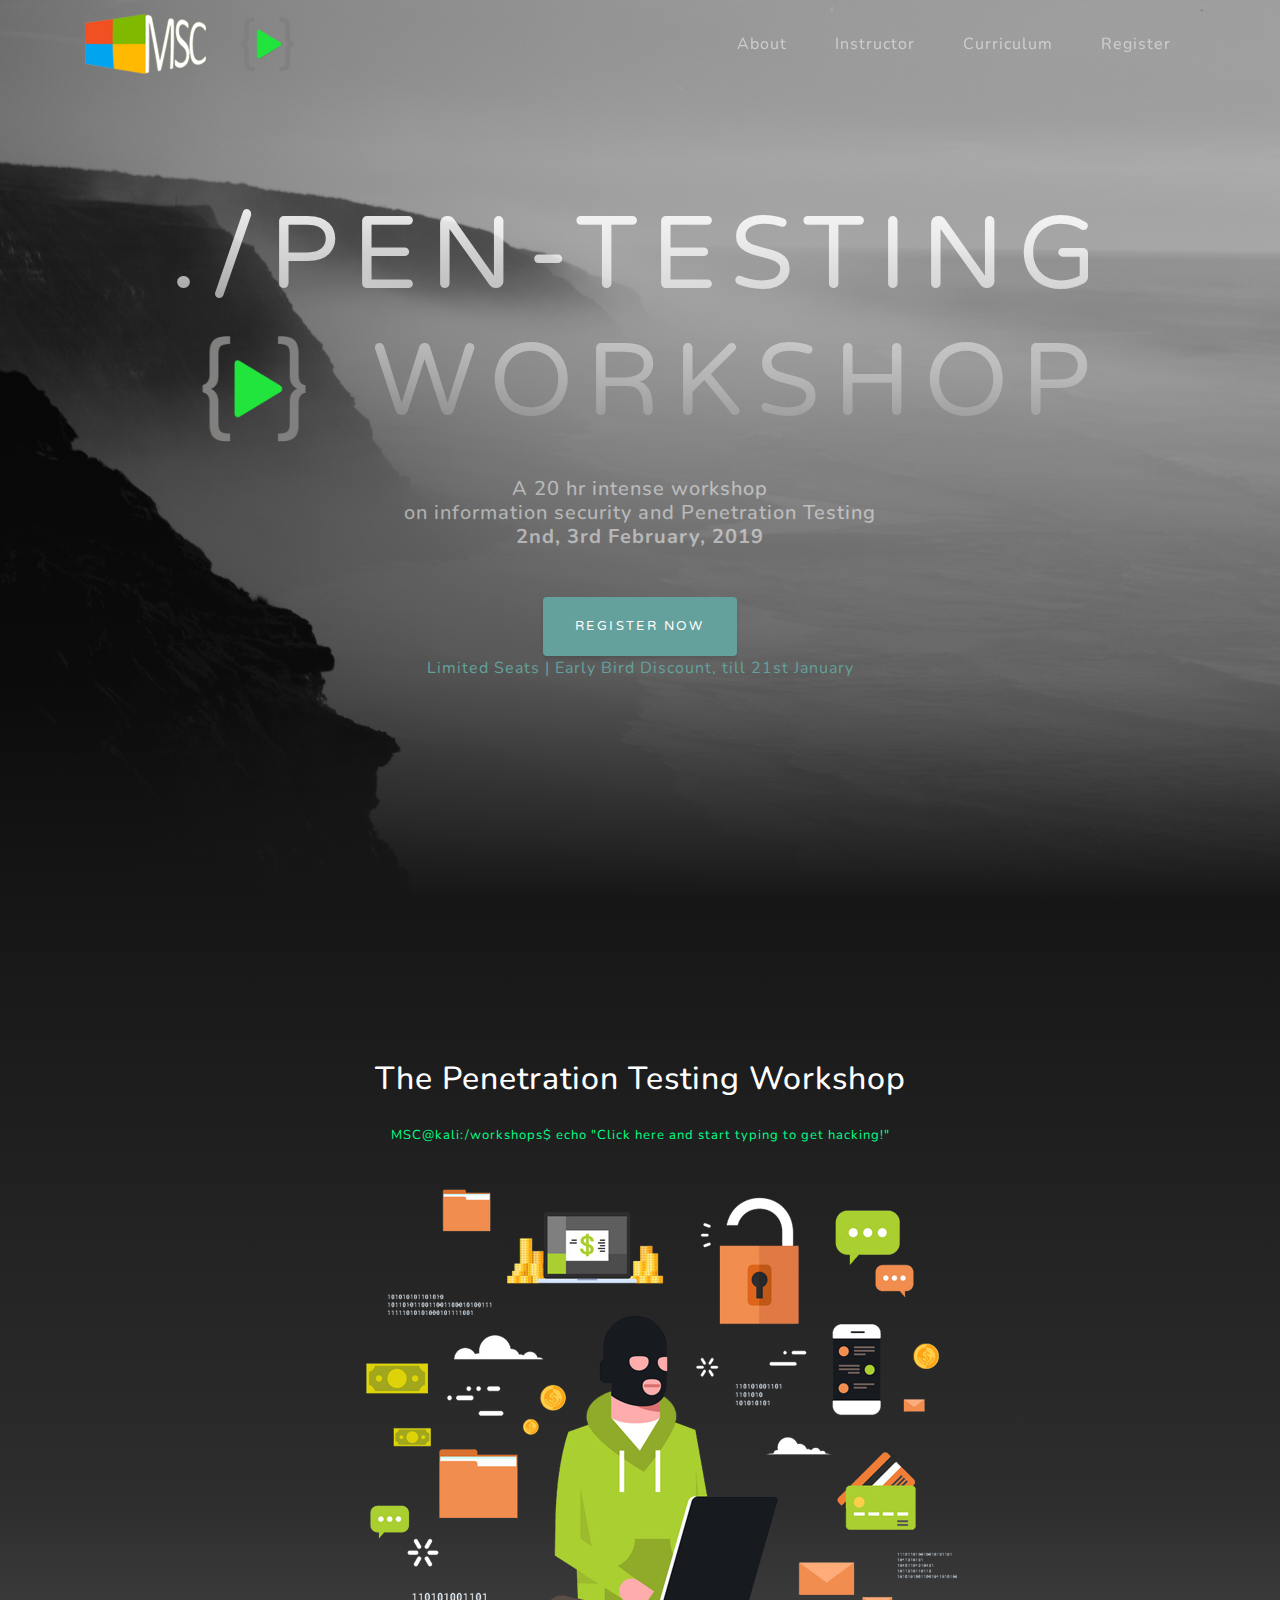
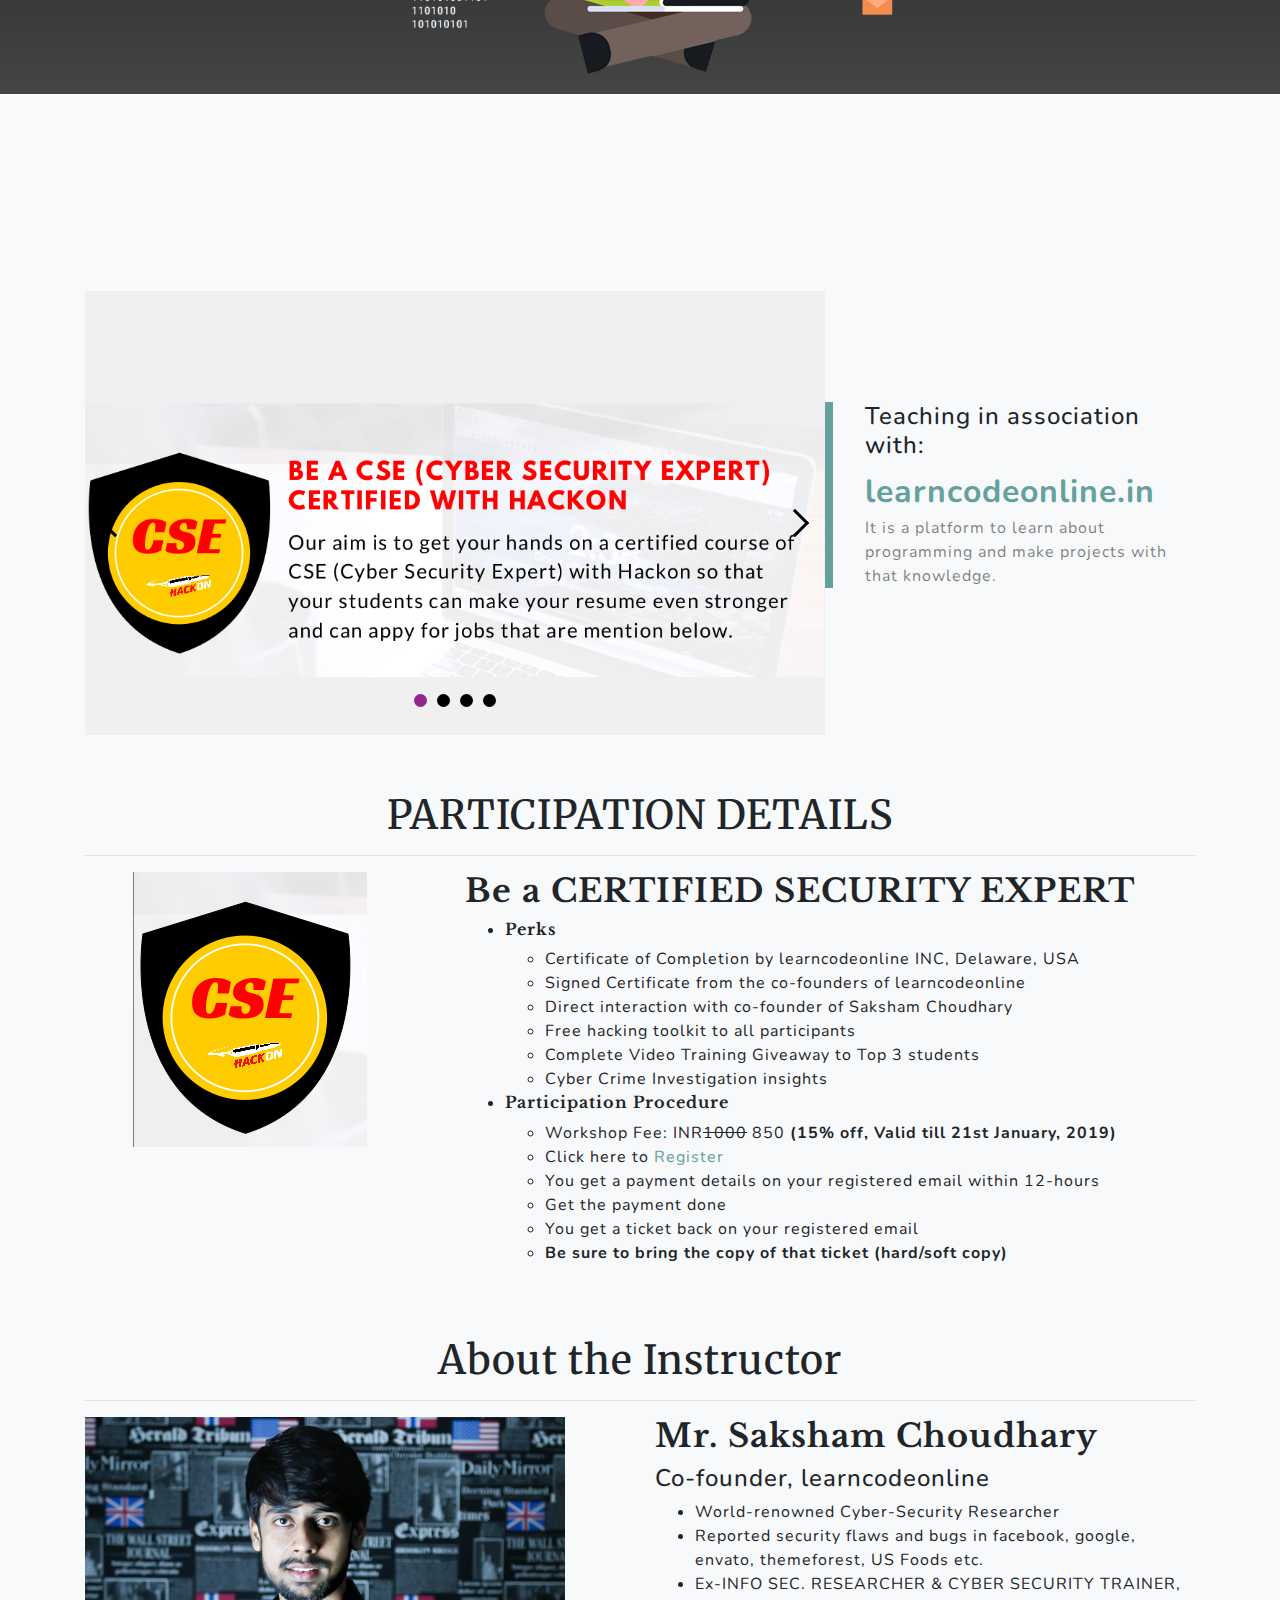
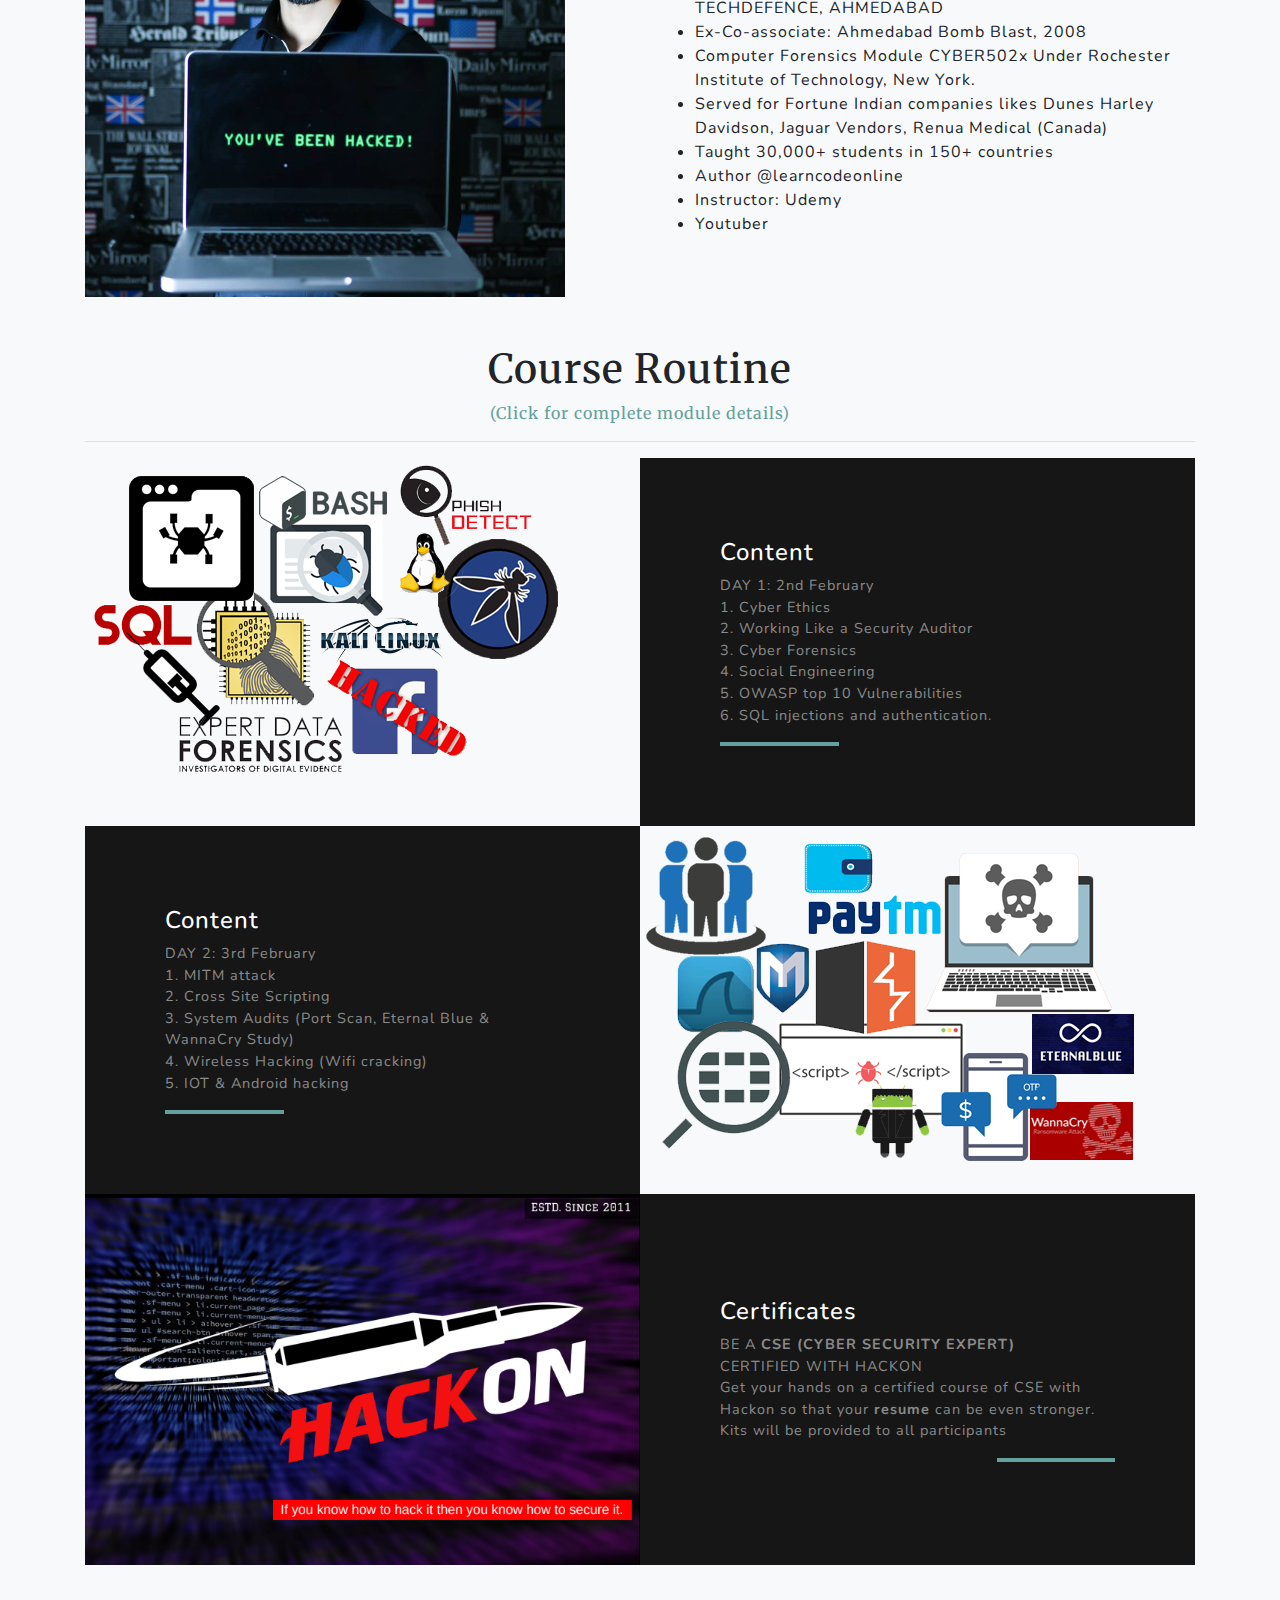
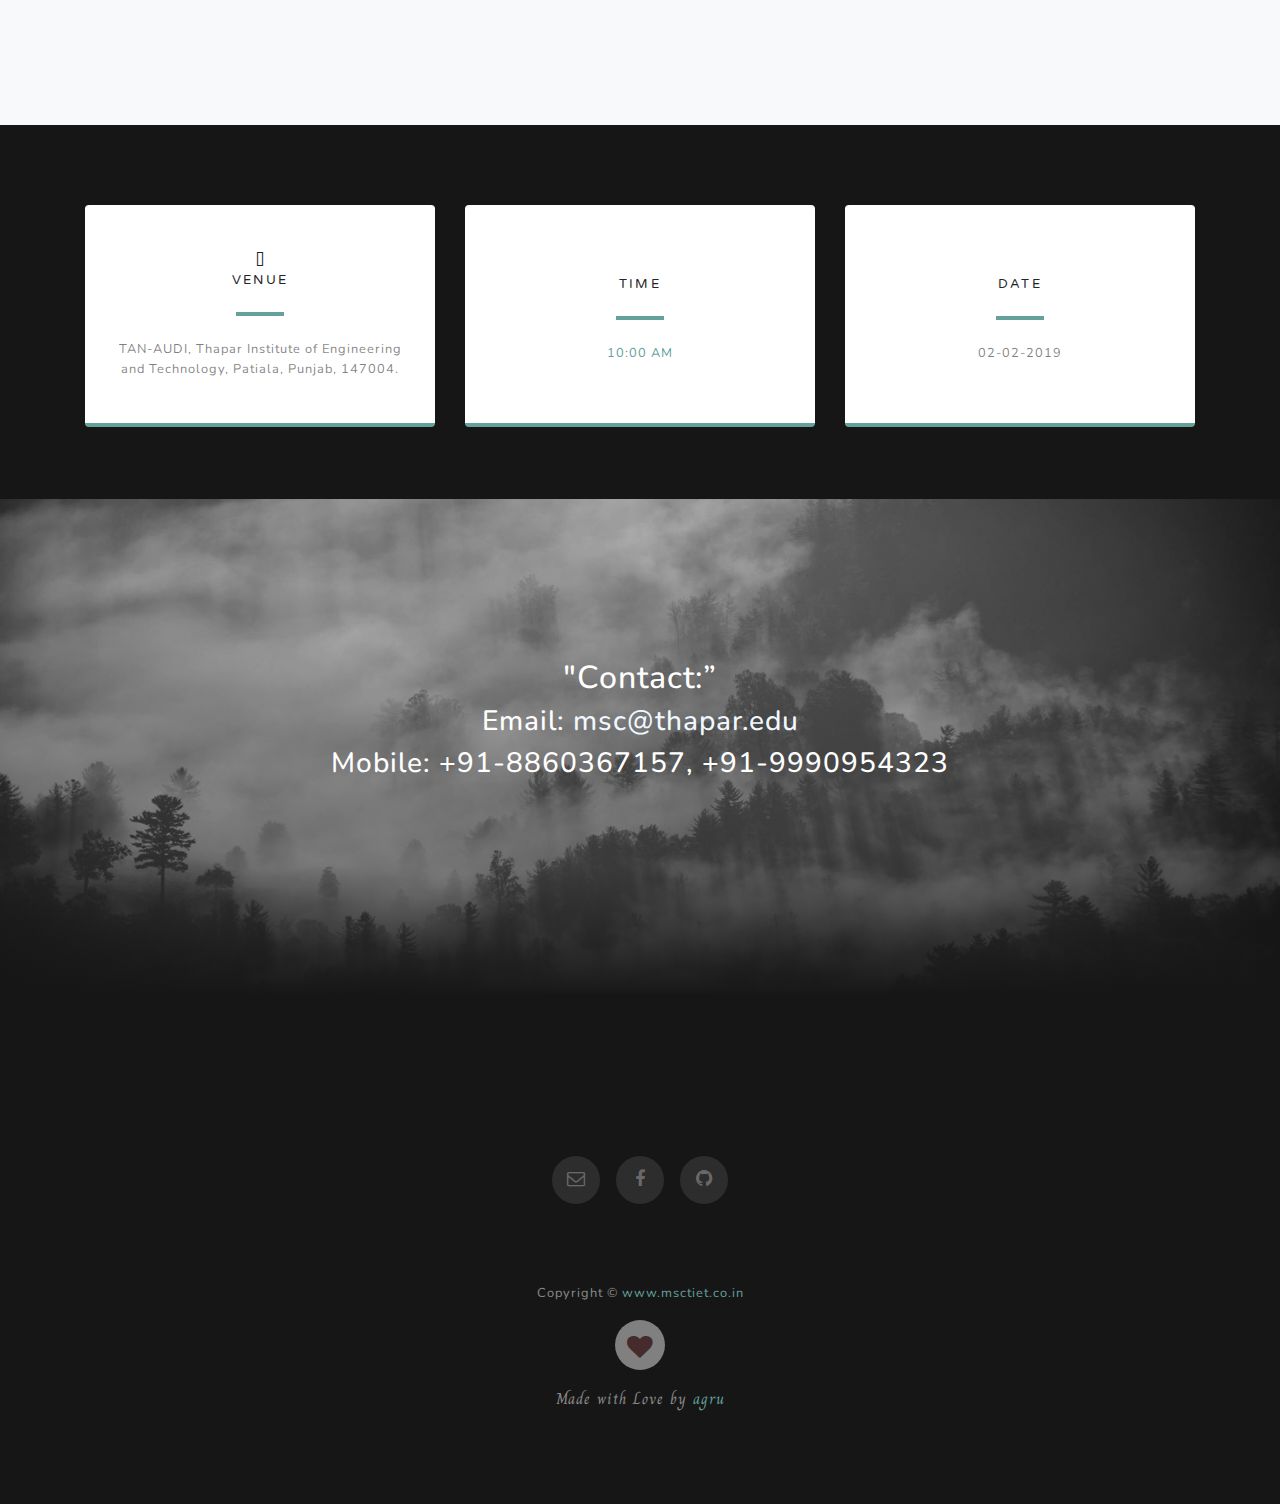
==== commit 40a0ace0: "instructir changes" ====
--- a/index.html
+++ b/index.html
@@ -213,7 +213,7 @@
           <li>World-renowned Cyber-Security Researcher</li>
           <li>Reported security flaws and bugs in facebook, google, envato, themeforest, US Foods etc.</li>
           <li>Ex-INFO SEC. RESEARCHER & CYBER SECURITY TRAINER, TECHDEFENCE, AHMEDABAD</li>
-          <li>Co-associate: Ahmedabad Bomb Blast, 2008</li>
+          <li>Ex-Co-associate: Ahmedabad Bomb Blast, 2008</li>
           <li>Computer Forensics Module CYBER502x Under Rochester Institute of Technology, New York. </li>
           <li>Served for Fortune Indian companies likes Dunes Harley Davidson, Jaguar Vendors, Renua Medical (Canada) </li>
           <li>Taught 30,000+ students in 150+ countries</li>
